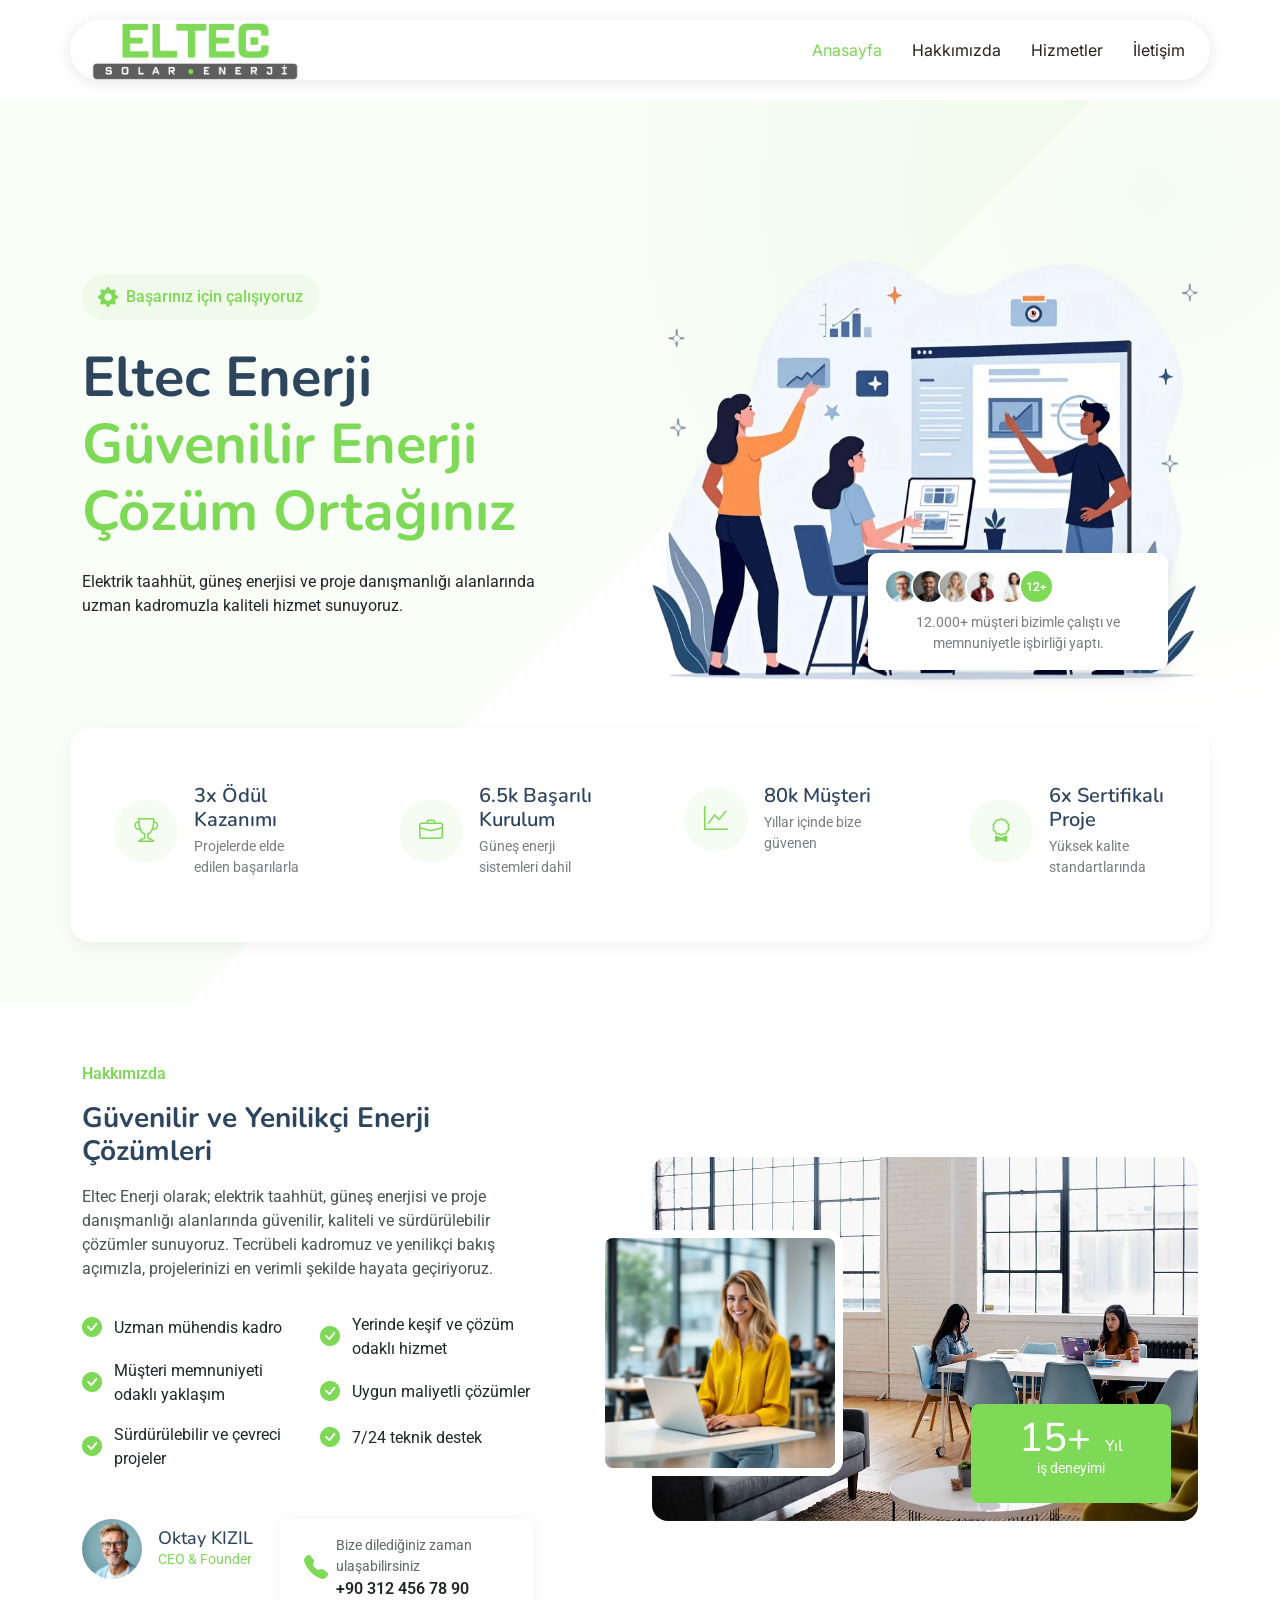
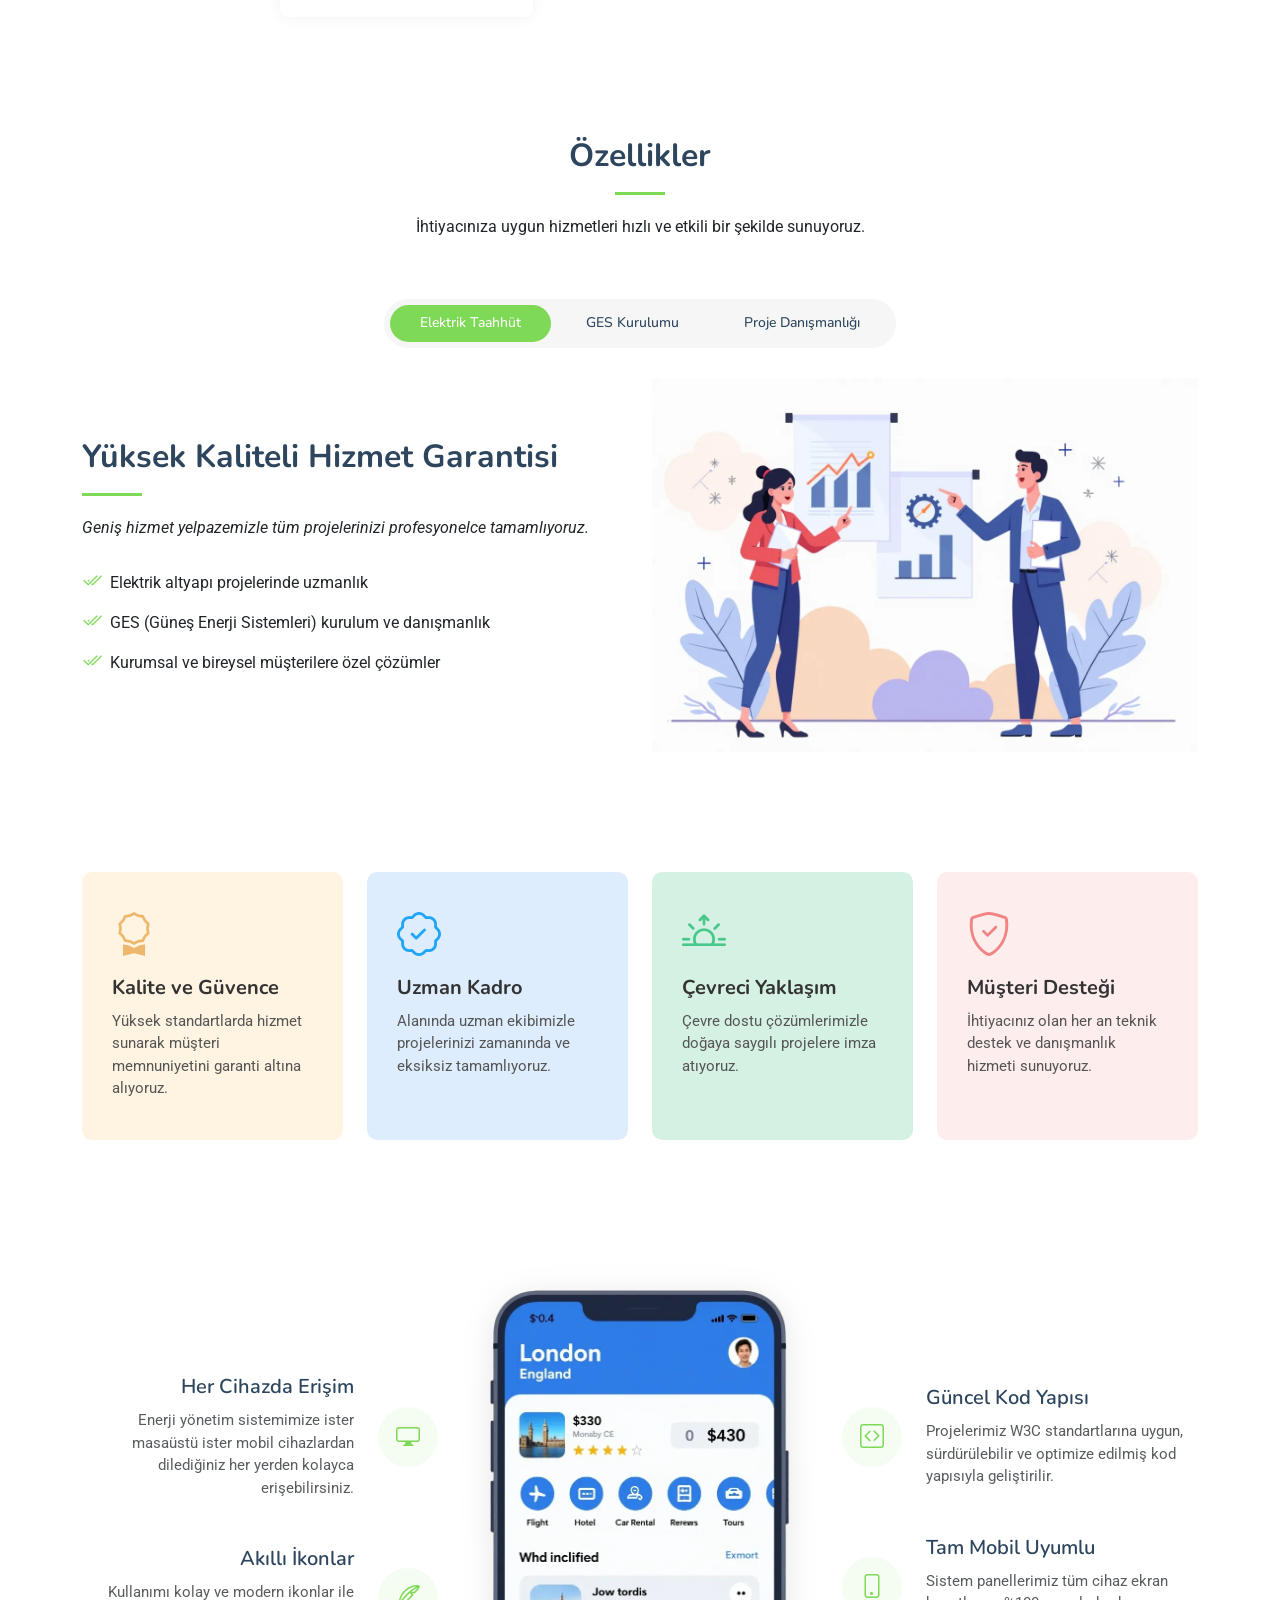
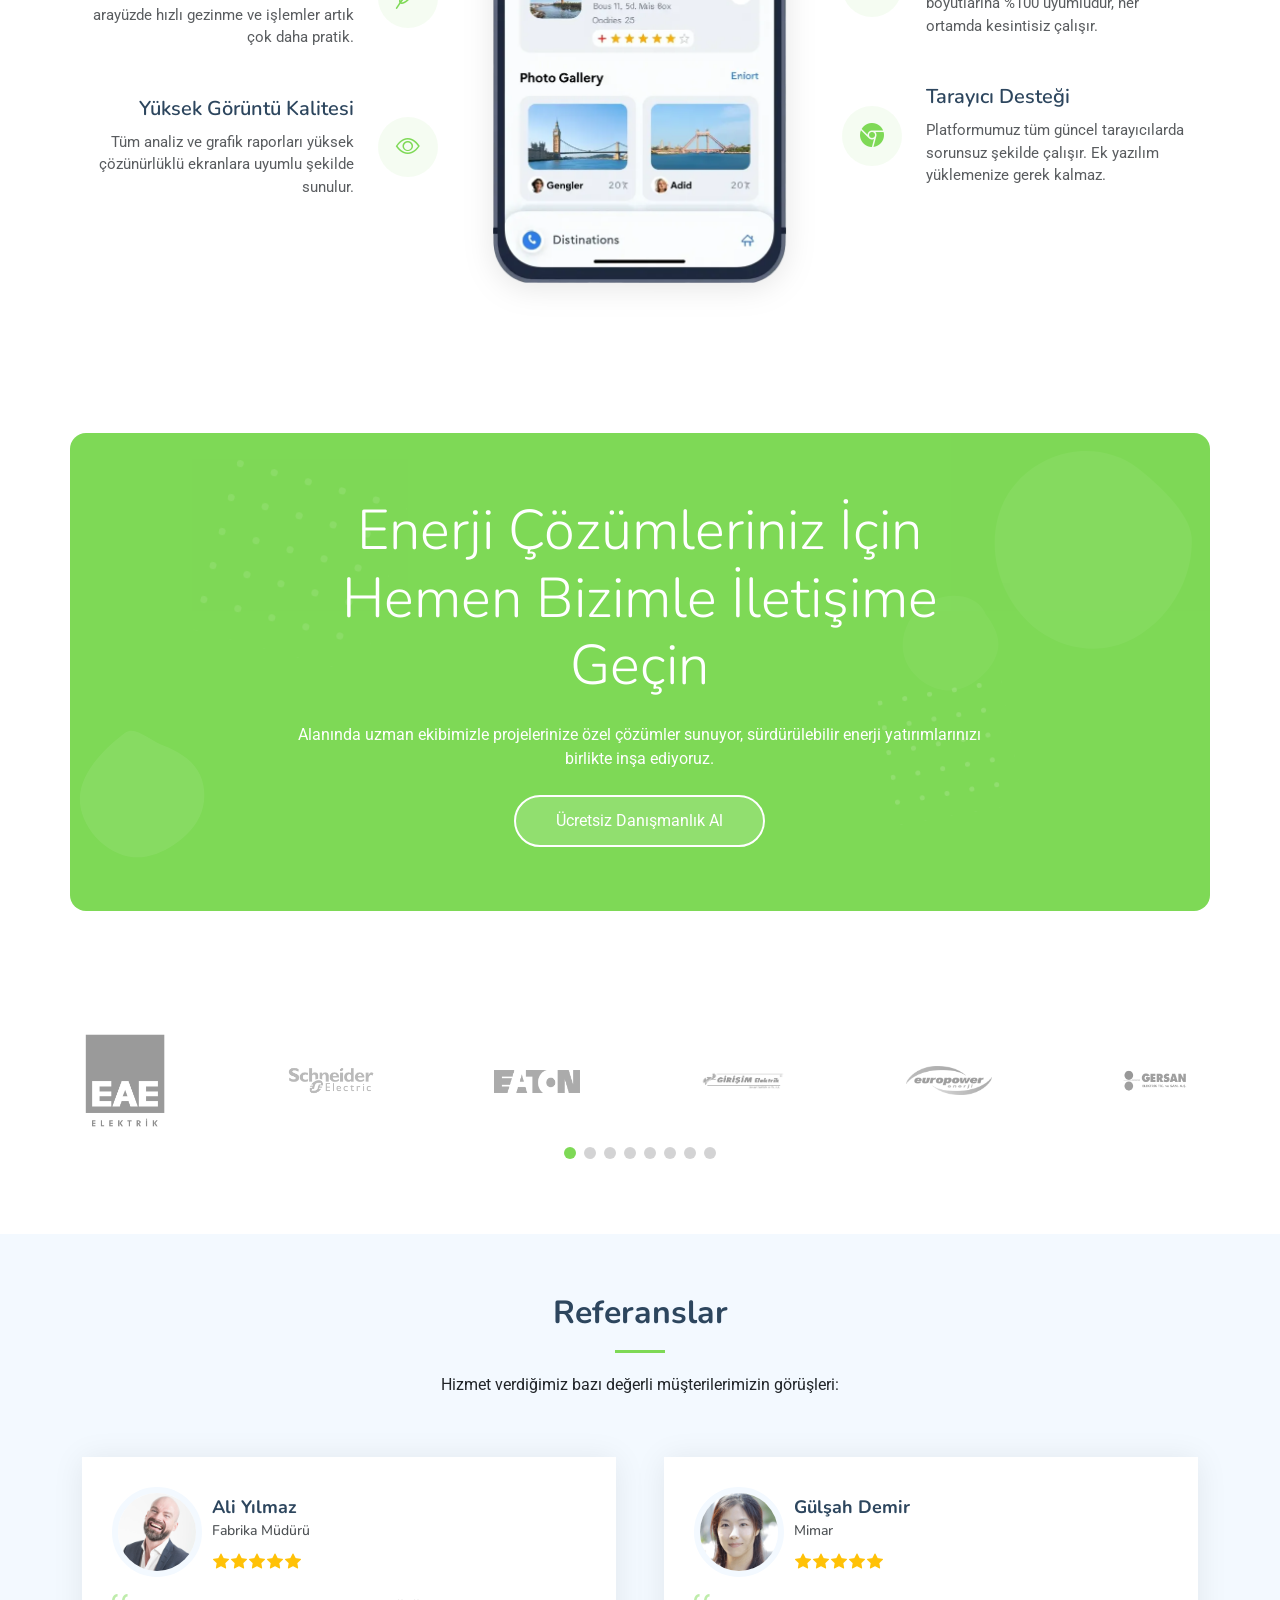
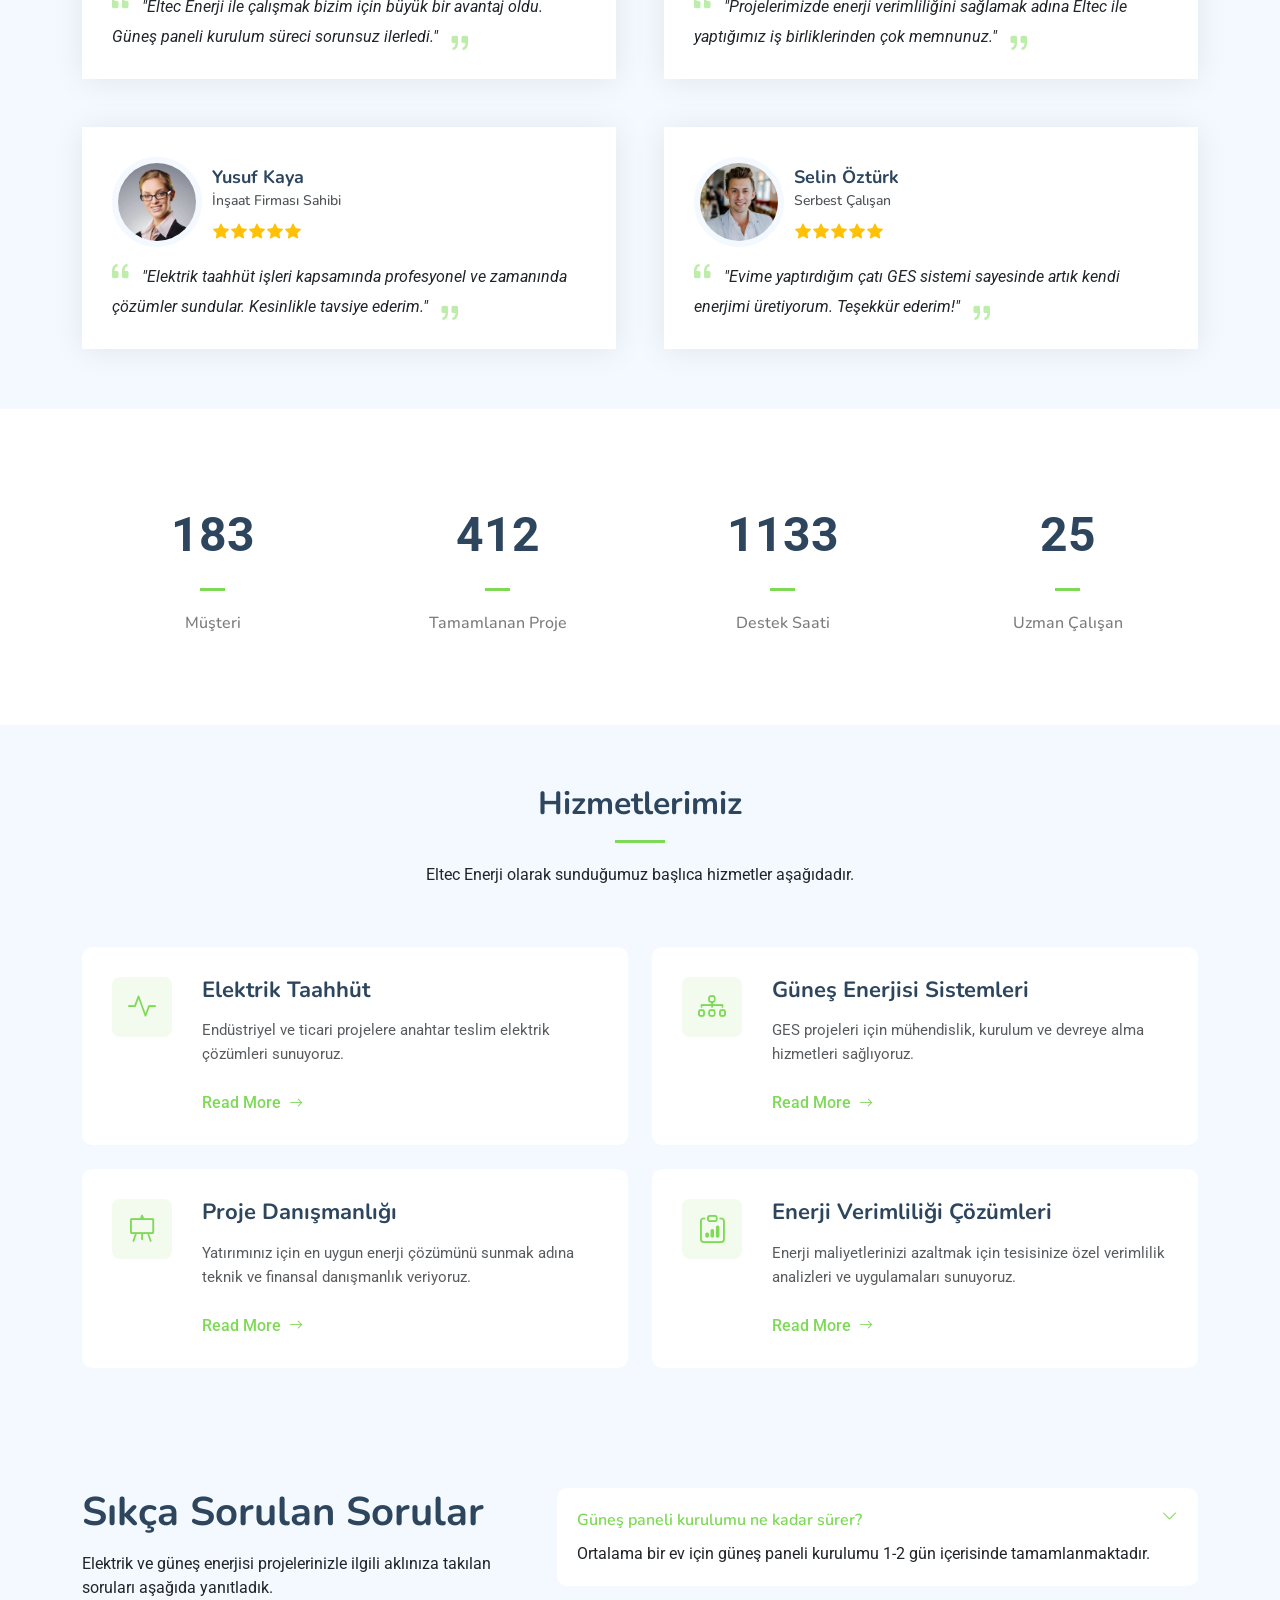
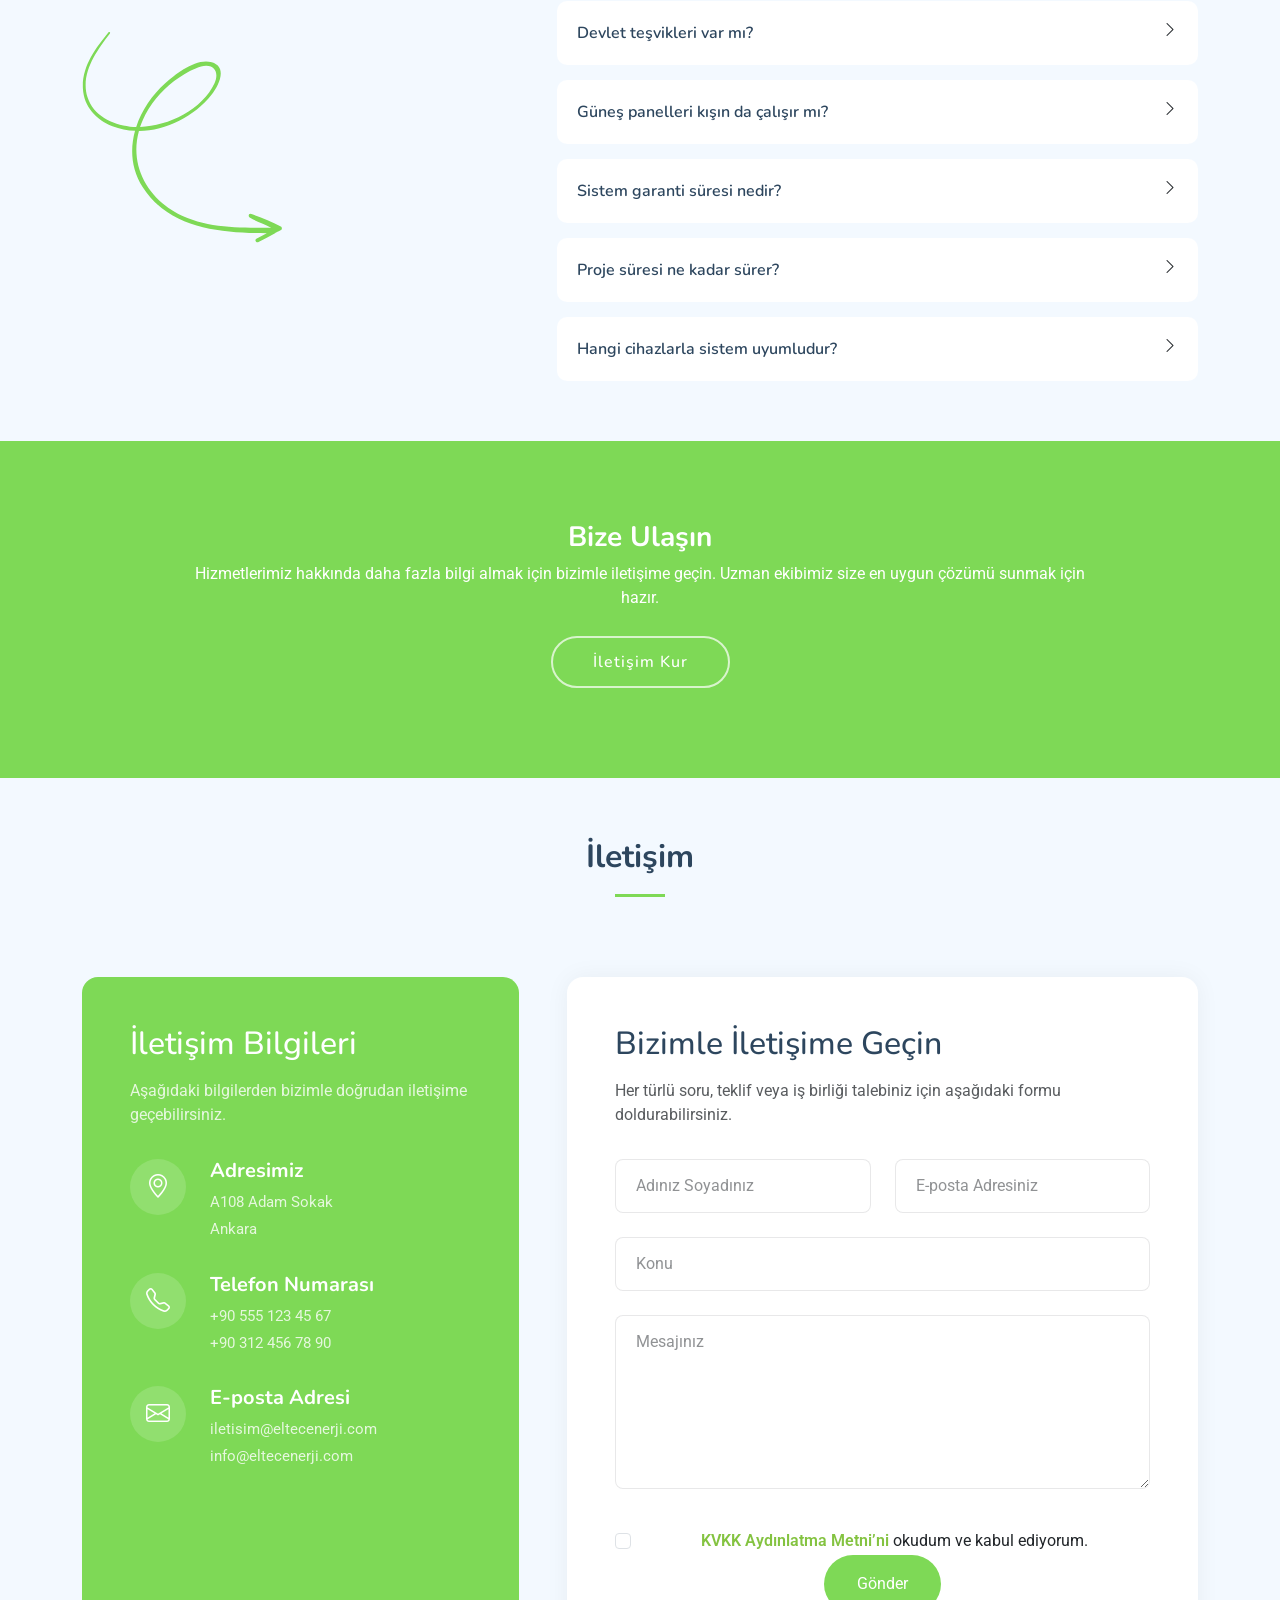
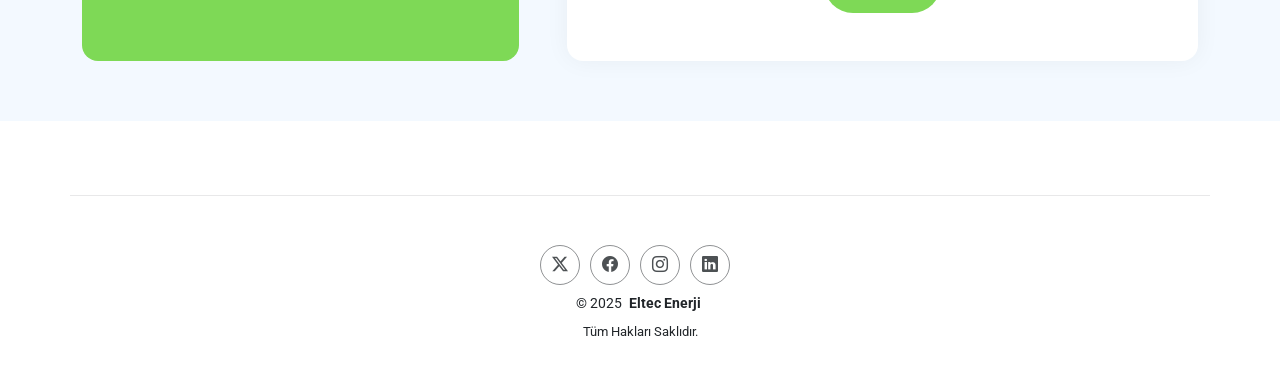
==== index.html @ d24f6e0e "Proje dosyaları eklendi" ====
<!DOCTYPE html>
<html lang="en">

<head>
  <meta charset="utf-8">
  <meta content="width=device-width, initial-scale=1.0" name="viewport">
  <title>Index - iLanding Bootstrap Template</title>
  <meta name="description" content="">
  <meta name="keywords" content="">

  <!-- Favicons -->
  <link href="assets/img/favicon.png" rel="icon">
  <link href="assets/img/apple-touch-icon.png" rel="apple-touch-icon">

  <!-- Fonts -->
  <link href="https://fonts.googleapis.com" rel="preconnect">
  <link href="https://fonts.gstatic.com" rel="preconnect" crossorigin>
  <link href="https://fonts.googleapis.com/css2?family=Roboto:ital,wght@0,100;0,300;0,400;0,500;0,700;0,900;1,100;1,300;1,400;1,500;1,700;1,900&family=Inter:wght@100;200;300;400;500;600;700;800;900&family=Nunito:ital,wght@0,200;0,300;0,400;0,500;0,600;0,700;0,800;0,900;1,200;1,300;1,400;1,500;1,600;1,700;1,800;1,900&display=swap" rel="stylesheet">

  <!-- Vendor CSS Files -->
  <link href="assets/vendor/bootstrap/css/bootstrap.min.css" rel="stylesheet">
  <link href="assets/vendor/bootstrap-icons/bootstrap-icons.css" rel="stylesheet">
  <link href="assets/vendor/aos/aos.css" rel="stylesheet">
  <link href="assets/vendor/glightbox/css/glightbox.min.css" rel="stylesheet">
  <link href="assets/vendor/swiper/swiper-bundle.min.css" rel="stylesheet">

  <!-- Main CSS File -->
  <link href="assets/css/main.css" rel="stylesheet">

  <!-- =======================================================
  * Template Name: iLanding
  * Template URL: https://bootstrapmade.com/ilanding-bootstrap-landing-page-template/
  * Updated: Nov 12 2024 with Bootstrap v5.3.3
  * Author: BootstrapMade.com
  * License: https://bootstrapmade.com/license/
  ======================================================== -->
 
</head>

<body class="index-page">

  <header id="header" class="header d-flex align-items-center">
    <div class="header-container container-fluid container-xl position-relative d-flex align-items-center justify-content-between">

      <div class="logo ">
        <!-- Uncomment the line below if you also wish to use an image logo -->
        <img src="assets/img/Eltec.png" alt="Eltec Enerji">
        <!-- <h1 class="sitename">iLanding</h1> -->
      </div>

      <nav id="navmenu" class="navmenu">
        <ul>
          <li><a href="#hero" class="active">Anasayfa</a></li>
          <li><a href="#about">Hakkımızda</a></li>
          <li><a href="#services">Hizmetler</a></li>
          <li><a href="#contact">İletişim</a></li>     
        </ul>
        <i class="mobile-nav-toggle d-xl-none bi bi-list"></i>
      </nav>
    </div>
  </header>

  <main class="main">

    <!-- Hero Section -->
    <section id="hero" class="hero section">

      <div class="container" data-aos="fade-up" data-aos-delay="100">

        <div class="row align-items-center">
          <div class="col-lg-6">
            <div class="hero-content" data-aos="fade-up" data-aos-delay="200">
              <div class="company-badge mb-4">
                <i class="bi bi-gear-fill me-2"></i>
                Başarınız için çalışıyoruz
              </div>

              <h1 class="mb-4">
                Eltec Enerji <br>
                <span class="accent-text">Güvenilir Enerji Çözüm Ortağınız</span>
            </h1>
            

            <p class="mb-4 mb-md-5">
              Elektrik taahhüt, güneş enerjisi ve proje danışmanlığı alanlarında<br>
              uzman kadromuzla kaliteli hizmet sunuyoruz.
          </p>                   
            </div>
          </div>

          <div class="col-lg-6">
            <div class="hero-image" data-aos="zoom-out" data-aos-delay="300">
              <img src="assets/img/illustration-1.webp" alt="Hero Image" class="img-fluid">

              <div class="customers-badge">
                <div class="customer-avatars">
                  <img src="assets/img/avatar-1.webp" alt="Customer 1" class="avatar">
                  <img src="assets/img/avatar-2.webp" alt="Customer 2" class="avatar">
                  <img src="assets/img/avatar-3.webp" alt="Customer 3" class="avatar">
                  <img src="assets/img/avatar-4.webp" alt="Customer 4" class="avatar">
                  <img src="assets/img/avatar-5.webp" alt="Customer 5" class="avatar">
                  <span class="avatar more">12+</span>
                </div>
                <p class="mb-0 mt-2">12.000+ müşteri bizimle çalıştı ve memnuniyetle işbirliği yaptı.</p>
              </div>
            </div>
          </div>
        </div>

        <div class="row stats-row gy-4 mt-5" data-aos="fade-up" data-aos-delay="500">
          <div class="col-lg-3 col-md-6">
            <div class="stat-item">
              <div class="stat-icon">
                <i class="bi bi-trophy"></i>
              </div>
              <div class="stat-content">
                <h4>3x Ödül Kazanımı</h4>
                <p class="mb-0">Projelerde elde edilen başarılarla</p>
              </div>
            </div>
          </div>
          <div class="col-lg-3 col-md-6">
            <div class="stat-item">
              <div class="stat-icon">
                <i class="bi bi-briefcase"></i>
              </div>
              <div class="stat-content">
                <h4>6.5k Başarılı Kurulum</h4>
                <p class="mb-0">Güneş enerji sistemleri dahil</p>
              </div>
            </div>
          </div>
          <div class="col-lg-3 col-md-6">
            <div class="stat-item">
              <div class="stat-icon">
                <i class="bi bi-graph-up"></i>
              </div>
              <div class="stat-content">
                <h4>80k Müşteri</h4>
                <p class="mb-0">Yıllar içinde bize güvenen</p>
              </div>
            </div>
          </div>
          <div class="col-lg-3 col-md-6">
            <div class="stat-item">
              <div class="stat-icon">
                <i class="bi bi-award"></i>
              </div>
              <div class="stat-content">
                <h4>6x Sertifikalı Proje</h4>
                <p class="mb-0">Yüksek kalite standartlarında</p>
              </div>
            </div>
          </div>
        </div>

      </div>

    </section><!-- /Hero Section -->

    <!-- About Section -->
    <section id="about" class="about section">

      <div class="container" data-aos="fade-up" data-aos-delay="100">

        <div class="row gy-4 align-items-center justify-content-between">

          <div class="col-xl-5" data-aos="fade-up" data-aos-delay="200">
            <span class="about-meta">Hakkımızda</span>
            <h2 class="about-title">Güvenilir ve Yenilikçi Enerji Çözümleri</h2>
            <p class="about-description">Eltec Enerji olarak; elektrik taahhüt, güneş enerjisi ve proje danışmanlığı alanlarında
              güvenilir, kaliteli ve sürdürülebilir çözümler sunuyoruz. 
              Tecrübeli kadromuz ve yenilikçi bakış açımızla, projelerinizi en verimli şekilde hayata geçiriyoruz.</p>

            <div class="row feature-list-wrapper">
              <div class="col-md-6">
                <ul class="feature-list">
                  <li><i class="bi bi-check-circle-fill"></i> Uzman mühendis kadro</li>
                  <li><i class="bi bi-check-circle-fill"></i> Müşteri memnuniyeti odaklı yaklaşım</li>
                  <li><i class="bi bi-check-circle-fill"></i> Sürdürülebilir ve çevreci projeler</li>
                </ul>
              </div>
              <div class="col-md-6">
                <ul class="feature-list">
                  <li><i class="bi bi-check-circle-fill"></i> Yerinde keşif ve çözüm odaklı hizmet</li>
                  <li><i class="bi bi-check-circle-fill"></i> Uygun maliyetli çözümler</li>
                  <li><i class="bi bi-check-circle-fill"></i> 7/24 teknik destek</li>
                </ul>
              </div>
            </div>

            <div class="info-wrapper">
              <div class="row gy-4">
                <div class="col-lg-5">
                  <div class="profile d-flex align-items-center gap-3">
                    <img src="assets/img/avatar-1.webp" alt="CEO Profile" class="profile-image">
                    <div>
                      <h4 class="profile-name">Oktay KIZIL</h4>
                      <p class="profile-position">CEO &amp; Founder</p>
                    </div>
                  </div>
                </div>
                <div class="col-lg-7">
                  <div class="contact-info d-flex align-items-center gap-2">
                    <i class="bi bi-telephone-fill"></i>
                    <div>
                      <p class="contact-label">Bize dilediğiniz zaman ulaşabilirsiniz</p>
                      <p class="contact-number">+90 312 456 78 90</p>
                    </div>
                  </div>
                </div>
              </div>
            </div>
          </div>

          <div class="col-xl-6" data-aos="fade-up" data-aos-delay="300">
            <div class="image-wrapper">
              <div class="images position-relative" data-aos="zoom-out" data-aos-delay="400">
                <img src="assets/img/about-5.webp" alt="Business Meeting" class="img-fluid main-image rounded-4">
                <img src="assets/img/about-2.webp" alt="Team Discussion" class="img-fluid small-image rounded-4">
              </div>
              <div class="experience-badge floating">
                <h3>15+ <span>Yıl</span></h3>
                <p>iş deneyimi</p>
              </div>
            </div>
          </div>
        </div>

      </div>

    </section><!-- /About Section -->

    <!-- Features Section -->
    <section id="features" class="features section">

      <!-- Section Title -->
      <div class="container section-title" data-aos="fade-up">
        <h2>Özellikler</h2>
        <p>İhtiyacınıza uygun hizmetleri hızlı ve etkili bir şekilde sunuyoruz.</p>
      </div><!-- End Section Title -->

      <div class="container">

        <div class="d-flex justify-content-center">

          <ul class="nav nav-tabs" data-aos="fade-up" data-aos-delay="100">

            <li class="nav-item">
              <a class="nav-link active show" data-bs-toggle="tab" data-bs-target="#features-tab-1">
                <h4>Elektrik Taahhüt</h4>
              </a>
            </li><!-- End tab nav item -->

            <li class="nav-item">
              <a class="nav-link" data-bs-toggle="tab" data-bs-target="#features-tab-2">
                <h4>GES Kurulumu</h4>
              </a><!-- End tab nav item -->

            </li>
            <li class="nav-item">
              <a class="nav-link" data-bs-toggle="tab" data-bs-target="#features-tab-3">
                <h4>Proje Danışmanlığı</h4>
              </a>
            </li><!-- End tab nav item -->

          </ul>

        </div>

        <div class="tab-content" data-aos="fade-up" data-aos-delay="200">

          <div class="tab-pane fade active show" id="features-tab-1">
            <div class="row">
              <div class="col-lg-6 order-2 order-lg-1 mt-3 mt-lg-0 d-flex flex-column justify-content-center">
                <h3>Yüksek Kaliteli Hizmet Garantisi</h3>
                <p class="fst-italic">
                  Geniş hizmet yelpazemizle tüm projelerinizi profesyonelce tamamlıyoruz.
                </p>
                <ul>
                  <li><i class="bi bi-check2-all"></i> <span>Elektrik altyapı projelerinde uzmanlık</span></li>
                  <li><i class="bi bi-check2-all"></i> <span>GES (Güneş Enerji Sistemleri) kurulum ve danışmanlık</span></li>
                  <li><i class="bi bi-check2-all"></i> <span>Kurumsal ve bireysel müşterilere özel çözümler</span></li>
                </ul>
              </div>
              <div class="col-lg-6 order-1 order-lg-2 text-center">
                <img src="assets/img/features-illustration-1.webp" alt="" class="img-fluid">
              </div>
            </div>
          </div><!-- End tab content item -->

          <div class="tab-pane fade" id="features-tab-2">
            <div class="row">
              <div class="col-lg-6 order-2 order-lg-1 mt-3 mt-lg-0 d-flex flex-column justify-content-center">
                <h3>Sürdürülebilir Enerji İçin Akıllı Çözümler</h3>
                <p class="fst-italic">
                  Güneş enerjisi yatırımlarınız için mühendislikten devreye almaya kadar her aşamada yanınızdayız.
                </p>
                <ul>
                  <li><i class="bi bi-check2-all"></i> <span>İhtiyaca özel sistem tasarımı</span></li>
                  <li><i class="bi bi-check2-all"></i> <span>Kurulum ve saha denetimi</span></li>
                  <li><i class="bi bi-check2-all"></i> <span>Devreye alma ve bakım hizmetleri</span></li>
                  <li><i class="bi bi-check2-all"></i> <span>Uzun vadeli enerji tasarrufu ve verimlilik odaklı çözümler</span></li>
                </ul>
              </div>
              <div class="col-lg-6 order-1 order-lg-2 text-center">
                <img src="assets/img/features-illustration-2.webp" alt="" class="img-fluid">
              </div>
            </div>
          </div><!-- End tab content item -->

          <div class="tab-pane fade" id="features-tab-3">
            <div class="row">
              <div class="col-lg-6 order-2 order-lg-1 mt-3 mt-lg-0 d-flex flex-column justify-content-center">
                <h3>Enerji Projelerinizde Stratejik Rehberlik</h3>
                <p class="fst-italic">
                  Doğru yatırım kararları almanız için teknik ve finansal analiz desteği sunuyoruz.
                </p>
                <ul>
                  <li><i class="bi bi-check2-all"></i> <span>Proje fizibilite analizleri</span></li>
                  <li><i class="bi bi-check2-all"></i> <span>Maliyet ve verimlilik planlaması</span></li>
                  <li><i class="bi bi-check2-all"></i> <span>Teşvik ve yasal süreç desteği</span></li>
                </ul>
                
              </div>
              <div class="col-lg-6 order-1 order-lg-2 text-center">
                <img src="assets/img/features-illustration-3.webp" alt="" class="img-fluid">
              </div>
            </div>
          </div><!-- End tab content item -->

        </div>

      </div>

    </section><!-- /Features Section -->

    <!-- Features Cards Section -->
    <section id="features-cards" class="features-cards section">

      <div class="container">

        <div class="row gy-4">

          <div class="col-xl-3 col-md-6" data-aos="zoom-in" data-aos-delay="100">
            <div class="feature-box orange">
              <i class="bi bi-award"></i>
              <h4>Kalite ve Güvence</h4>
              <p>Yüksek standartlarda hizmet sunarak müşteri memnuniyetini garanti altına alıyoruz.</p>
            </div>
          </div><!-- End Feature Borx-->

          <div class="col-xl-3 col-md-6" data-aos="zoom-in" data-aos-delay="200">
            <div class="feature-box blue">
              <i class="bi bi-patch-check"></i>
              <h4>Uzman Kadro</h4>
              <p>Alanında uzman ekibimizle projelerinizi zamanında ve eksiksiz tamamlıyoruz.</p>
            </div>
          </div><!-- End Feature Borx-->

          <div class="col-xl-3 col-md-6" data-aos="zoom-in" data-aos-delay="300">
            <div class="feature-box green">
              <i class="bi bi-sunrise"></i>
              <h4>Çevreci Yaklaşım</h4>
              <p>Çevre dostu çözümlerimizle doğaya saygılı projelere imza atıyoruz.</p>
            </div>
          </div><!-- End Feature Borx-->

          <div class="col-xl-3 col-md-6" data-aos="zoom-in" data-aos-delay="400">
            <div class="feature-box red">
              <i class="bi bi-shield-check"></i>
              <h4>Müşteri Desteği</h4>
              <p>İhtiyacınız olan her an teknik destek ve danışmanlık hizmeti sunuyoruz.</p>
            </div>
          </div><!-- End Feature Borx-->

        </div>

      </div>

    </section><!-- /Features Cards Section -->

    <!-- Features 2 Section -->
    <section id="features-2" class="features-2 section">

      <div class="container" data-aos="fade-up" data-aos-delay="100">

        <div class="row align-items-center">

          <div class="col-lg-4">

            <div class="feature-item text-end mb-5" data-aos="fade-right" data-aos-delay="200">
              <div class="d-flex align-items-center justify-content-end gap-4">
                <div class="feature-content">
                  <h3>Her Cihazda Erişim</h3>
                  <p>Enerji yönetim sistemimize ister masaüstü ister mobil cihazlardan dilediğiniz her yerden kolayca erişebilirsiniz.</p>
                </div>
                <div class="feature-icon flex-shrink-0">
                  <i class="bi bi-display"></i>
                </div>
              </div>
            </div><!-- End .feature-item -->

            <div class="feature-item text-end mb-5" data-aos="fade-right" data-aos-delay="300">
              <div class="d-flex align-items-center justify-content-end gap-4">
                <div class="feature-content">
                  <h3>Akıllı İkonlar</h3>
                  <p>Kullanımı kolay ve modern ikonlar ile arayüzde hızlı gezinme ve işlemler artık çok daha pratik.</p>
                </div>
                <div class="feature-icon flex-shrink-0">
                  <i class="bi bi-feather"></i>
                </div>
              </div>
            </div><!-- End .feature-item -->

            <div class="feature-item text-end" data-aos="fade-right" data-aos-delay="400">
              <div class="d-flex align-items-center justify-content-end gap-4">
                <div class="feature-content">
                  <h3>Yüksek Görüntü Kalitesi</h3>
                  <p>Tüm analiz ve grafik raporları yüksek çözünürlüklü ekranlara uyumlu şekilde sunulur.</p>
                </div>
                <div class="feature-icon flex-shrink-0">
                  <i class="bi bi-eye"></i>
                </div>
              </div>
            </div><!-- End .feature-item -->

          </div>

          <div class="col-lg-4" data-aos="zoom-in" data-aos-delay="200">
            <div class="phone-mockup text-center">
              <img src="assets/img/phone-app-screen.webp" alt="Phone Mockup" class="img-fluid">
            </div>
          </div><!-- End Phone Mockup -->

          <div class="col-lg-4">

            <div class="feature-item mb-5" data-aos="fade-left" data-aos-delay="200">
              <div class="d-flex align-items-center gap-4">
                <div class="feature-icon flex-shrink-0">
                  <i class="bi bi-code-square"></i>
                </div>
                <div class="feature-content">
                  <h3>Güncel Kod Yapısı</h3>
                  <p>Projelerimiz W3C standartlarına uygun, sürdürülebilir ve optimize edilmiş kod yapısıyla geliştirilir.</p>
                </div>
              </div>
            </div><!-- End .feature-item -->

            <div class="feature-item mb-5" data-aos="fade-left" data-aos-delay="300">
              <div class="d-flex align-items-center gap-4">
                <div class="feature-icon flex-shrink-0">
                  <i class="bi bi-phone"></i>
                </div>
                <div class="feature-content">
                  <h3>Tam Mobil Uyumlu</h3>
                  <p>Sistem panellerimiz tüm cihaz ekran boyutlarına %100 uyumludur, her ortamda kesintisiz çalışır.</p>
                </div>
              </div>
            </div><!-- End .feature-item -->

            <div class="feature-item" data-aos="fade-left" data-aos-delay="400">
              <div class="d-flex align-items-center gap-4">
                <div class="feature-icon flex-shrink-0">
                  <i class="bi bi-browser-chrome"></i>
                </div>
                <div class="feature-content">
                  <h3>Tarayıcı Desteği</h3>
                  <p>Platformumuz tüm güncel tarayıcılarda sorunsuz şekilde çalışır. Ek yazılım yüklemenize gerek kalmaz.</p>
                </div>
              </div>
            </div><!-- End .feature-item -->

          </div>
        </div>

      </div>

    </section><!-- /Features 2 Section -->

    <!-- Call To Action Section -->
    <section id="call-to-action" class="call-to-action section">

      <div class="container" data-aos="fade-up" data-aos-delay="100">

        <div class="row content justify-content-center align-items-center position-relative">
          <div class="col-lg-8 mx-auto text-center">
            <h2 class="display-4 mb-4">Enerji Çözümleriniz İçin Hemen Bizimle İletişime Geçin</h2>
            <p class="mb-4">Alanında uzman ekibimizle projelerinize özel çözümler sunuyor, sürdürülebilir enerji yatırımlarınızı birlikte inşa ediyoruz.</p>
            <a href="#contact" class="btn btn-cta">Ücretsiz Danışmanlık Al</a>
          </div>

          <!-- Abstract Background Elements -->
          <div class="shape shape-1">
            <svg viewBox="0 0 200 200" xmlns="http://www.w3.org/2000/svg">
              <path d="M47.1,-57.1C59.9,-45.6,68.5,-28.9,71.4,-10.9C74.2,7.1,71.3,26.3,61.5,41.1C51.7,55.9,35,66.2,16.9,69.2C-1.3,72.2,-21,67.8,-36.9,57.9C-52.8,48,-64.9,32.6,-69.1,15.1C-73.3,-2.4,-69.5,-22,-59.4,-37.1C-49.3,-52.2,-32.8,-62.9,-15.7,-64.9C1.5,-67,34.3,-68.5,47.1,-57.1Z" transform="translate(100 100)"></path>
            </svg>
          </div>

          <div class="shape shape-2">
            <svg viewBox="0 0 200 200" xmlns="http://www.w3.org/2000/svg">
              <path d="M41.3,-49.1C54.4,-39.3,66.6,-27.2,71.1,-12.1C75.6,3,72.4,20.9,63.3,34.4C54.2,47.9,39.2,56.9,23.2,62.3C7.1,67.7,-10,69.4,-24.8,64.1C-39.7,58.8,-52.3,46.5,-60.1,31.5C-67.9,16.4,-70.9,-1.4,-66.3,-16.6C-61.8,-31.8,-49.7,-44.3,-36.3,-54C-22.9,-63.7,-8.2,-70.6,3.6,-75.1C15.4,-79.6,28.2,-58.9,41.3,-49.1Z" transform="translate(100 100)"></path>
            </svg>
          </div>

          <!-- Dot Pattern Groups -->
          <div class="dots dots-1">
            <svg viewBox="0 0 100 100" xmlns="http://www.w3.org/2000/svg">
              <pattern id="dot-pattern" x="0" y="0" width="20" height="20" patternUnits="userSpaceOnUse">
                <circle cx="2" cy="2" r="2" fill="currentColor"></circle>
              </pattern>
              <rect width="100" height="100" fill="url(#dot-pattern)"></rect>
            </svg>
          </div>

          <div class="dots dots-2">
            <svg viewBox="0 0 100 100" xmlns="http://www.w3.org/2000/svg">
              <pattern id="dot-pattern-2" x="0" y="0" width="20" height="20" patternUnits="userSpaceOnUse">
                <circle cx="2" cy="2" r="2" fill="currentColor"></circle>
              </pattern>
              <rect width="100" height="100" fill="url(#dot-pattern-2)"></rect>
            </svg>
          </div>

          <div class="shape shape-3">
            <svg viewBox="0 0 200 200" xmlns="http://www.w3.org/2000/svg">
              <path d="M43.3,-57.1C57.4,-46.5,71.1,-32.6,75.3,-16.2C79.5,0.2,74.2,19.1,65.1,35.3C56,51.5,43.1,65,27.4,71.7C11.7,78.4,-6.8,78.3,-23.9,72.4C-41,66.5,-56.7,54.8,-65.4,39.2C-74.1,23.6,-75.8,4,-71.7,-13.2C-67.6,-30.4,-57.7,-45.2,-44.3,-56.1C-30.9,-67,-15.5,-74,0.7,-74.9C16.8,-75.8,33.7,-70.7,43.3,-57.1Z" transform="translate(100 100)"></path>
            </svg>
          </div>
        </div>

      </div>

    </section><!-- /Call To Action Section -->

    <!-- Clients Section -->
    <section id="clients" class="clients section">

      <div class="container" data-aos="fade-up" data-aos-delay="100">

        <div class="swiper init-swiper">
          <script type="application/json" class="swiper-config">
            {
              "loop": true,
              "speed": 600,
              "autoplay": {
                "delay": 5000
              },
              "slidesPerView": "auto",
              "pagination": {
                "el": ".swiper-pagination",
                "type": "bullets",
                "clickable": true
              },
              "breakpoints": {
                "320": {
                  "slidesPerView": 2,
                  "spaceBetween": 40
                },
                "480": {
                  "slidesPerView": 3,
                  "spaceBetween": 60
                },
                "640": {
                  "slidesPerView": 4,
                  "spaceBetween": 80
                },
                "992": {
                  "slidesPerView": 6,
                  "spaceBetween": 120
                }
              }
            }
          </script>
          <div class="swiper-wrapper align-items-center">
            <div class="swiper-slide"><img src="assets/img/clients/Eae.png" class="img-fluid" alt=""></div>
            <div class="swiper-slide"><img src="assets/img/clients/Schneider.png" class="img-fluid" alt=""></div>
            <div class="swiper-slide"><img src="assets/img/clients/Eaton.png" class="img-fluid" alt=""></div>
            <div class="swiper-slide"><img src="assets/img/clients/Girişim.png" class="img-fluid" alt=""></div>
            <div class="swiper-slide"><img src="assets/img/clients/Europower.png" class="img-fluid" alt=""></div>
            <div class="swiper-slide"><img src="assets/img/clients/Gersan.png" class="img-fluid" alt=""></div>
            <div class="swiper-slide"><img src="assets/img/clients/Ayda.png" class="img-fluid" alt=""></div>
            <div class="swiper-slide"><img src="assets/img/clients/Abb.png" class="img-fluid" alt=""></div>
          </div>
          <div class="swiper-pagination"></div>
        </div>

      </div>

    </section><!-- /Clients Section -->

    <!-- Testimonials Section -->
    <section id="testimonials" class="testimonials section light-background">

      <!-- Section Title -->
      <div class="container section-title" data-aos="fade-up">
        <h2>Referanslar</h2>
        <p>Hizmet verdiğimiz bazı değerli müşterilerimizin görüşleri:</p>
      </div><!-- End Section Title -->

      <div class="container">

        <div class="row g-5">

          <div class="col-lg-6" data-aos="fade-up" data-aos-delay="100">
            <div class="testimonial-item">
              <img src="assets/img/testimonials/testimonials-1.jpg" class="testimonial-img" alt="">
              <h3>Ali Yılmaz</h3>
              <h4>Fabrika Müdürü</h4>
              <div class="stars">
                <i class="bi bi-star-fill"></i><i class="bi bi-star-fill"></i><i class="bi bi-star-fill"></i><i class="bi bi-star-fill"></i><i class="bi bi-star-fill"></i>
              </div>
              <p>
                <i class="bi bi-quote quote-icon-left"></i>
                <span>"Eltec Enerji ile çalışmak bizim için büyük bir avantaj oldu. Güneş paneli kurulum süreci sorunsuz ilerledi."</span>
                <i class="bi bi-quote quote-icon-right"></i>
              </p>
            </div>
          </div><!-- End testimonial item -->

          <div class="col-lg-6" data-aos="fade-up" data-aos-delay="200">
            <div class="testimonial-item">
              <img src="assets/img/testimonials/testimonials-2.jpg" class="testimonial-img" alt="">
              <h3>Gülşah Demir</h3>
              <h4>Mimar</h4>
              <div class="stars">
                <i class="bi bi-star-fill"></i><i class="bi bi-star-fill"></i><i class="bi bi-star-fill"></i><i class="bi bi-star-fill"></i><i class="bi bi-star-fill"></i>
              </div>
              <p>
                <i class="bi bi-quote quote-icon-left"></i>
                <span>"Projelerimizde enerji verimliliğini sağlamak adına Eltec ile yaptığımız iş birliklerinden çok memnunuz."</span>
                <i class="bi bi-quote quote-icon-right"></i>
              </p>
            </div>
          </div><!-- End testimonial item -->

          <div class="col-lg-6" data-aos="fade-up" data-aos-delay="300">
            <div class="testimonial-item">
              <img src="assets/img/testimonials/testimonials-3.jpg" class="testimonial-img" alt="">
              <h3>Yusuf Kaya</h3>
              <h4>İnşaat Firması Sahibi</h4>
              <div class="stars">
                <i class="bi bi-star-fill"></i><i class="bi bi-star-fill"></i><i class="bi bi-star-fill"></i><i class="bi bi-star-fill"></i><i class="bi bi-star-fill"></i>
              </div>
              <p>
                <i class="bi bi-quote quote-icon-left"></i>
                <span>"Elektrik taahhüt işleri kapsamında profesyonel ve zamanında çözümler sundular. Kesinlikle tavsiye ederim."</span>
                <i class="bi bi-quote quote-icon-right"></i>
              </p>
            </div>
          </div><!-- End testimonial item -->

          <div class="col-lg-6" data-aos="fade-up" data-aos-delay="400">
            <div class="testimonial-item">
              <img src="assets/img/testimonials/testimonials-4.jpg" class="testimonial-img" alt="">
              <h3>Selin Öztürk</h3>
              <h4>Serbest Çalışan</h4>
              <div class="stars">
                <i class="bi bi-star-fill"></i><i class="bi bi-star-fill"></i><i class="bi bi-star-fill"></i><i class="bi bi-star-fill"></i><i class="bi bi-star-fill"></i>
              </div>
              <p>
                <i class="bi bi-quote quote-icon-left"></i>
                <span>"Evime yaptırdığım çatı GES sistemi sayesinde artık kendi enerjimi üretiyorum. Teşekkür ederim!"</span>
                <i class="bi bi-quote quote-icon-right"></i>
              </p>
            </div>
          </div><!-- End testimonial item -->

        </div>

      </div>

    </section><!-- /Testimonials Section -->

    <!-- Stats Section -->
    <section id="stats" class="stats section">

      <div class="container" data-aos="fade-up" data-aos-delay="100">

        <div class="row gy-4">

          <div class="col-lg-3 col-md-6">
            <div class="stats-item text-center w-100 h-100">
              <span data-purecounter-start="0" data-purecounter-end="232" data-purecounter-duration="1" class="purecounter"></span>
              <p>Müşteri</p>
            </div>
          </div><!-- End Stats Item -->

          <div class="col-lg-3 col-md-6">
            <div class="stats-item text-center w-100 h-100">
              <span data-purecounter-start="0" data-purecounter-end="521" data-purecounter-duration="1" class="purecounter"></span>
              <p>Tamamlanan Proje</p>
            </div>
          </div><!-- End Stats Item -->

          <div class="col-lg-3 col-md-6">
            <div class="stats-item text-center w-100 h-100">
              <span data-purecounter-start="0" data-purecounter-end="1453" data-purecounter-duration="1" class="purecounter"></span>
              <p>Destek Saati</p>
            </div>
          </div><!-- End Stats Item -->

          <div class="col-lg-3 col-md-6">
            <div class="stats-item text-center w-100 h-100">
              <span data-purecounter-start="0" data-purecounter-end="32" data-purecounter-duration="1" class="purecounter"></span>
              <p>Uzman Çalışan</p>
            </div>
          </div><!-- End Stats Item -->

        </div>

      </div>

    </section><!-- /Stats Section -->

    <!-- Services Section -->
    <section id="services" class="services section light-background">

      <!-- Section Title -->
      <div class="container section-title" data-aos="fade-up">
        <h2>Hizmetlerimiz</h2>
        <p>Eltec Enerji olarak sunduğumuz başlıca hizmetler aşağıdadır.</p>
      </div><!-- End Section Title -->

      <div class="container" data-aos="fade-up" data-aos-delay="100">

        <div class="row g-4">

          <div class="col-lg-6" data-aos="fade-up" data-aos-delay="100">
            <div class="service-card d-flex">
              <div class="icon flex-shrink-0">
                <i class="bi bi-activity"></i>
              </div>
              <div>
                <h3>Elektrik Taahhüt</h3>
                <p>Endüstriyel ve ticari projelere anahtar teslim elektrik çözümleri sunuyoruz.</p>
                <a href="service-details.html?type=projelendirme" class="read-more">Read More <i class="bi bi-arrow-right"></i></a>
              </div>
            </div>
          </div><!-- End Service Card -->

          <div class="col-lg-6" data-aos="fade-up" data-aos-delay="200">
            <div class="service-card d-flex">
              <div class="icon flex-shrink-0">
                <i class="bi bi-diagram-3"></i>
              </div>
              <div>
                <h3>Güneş Enerjisi Sistemleri</h3>
                <p>GES projeleri için mühendislik, kurulum ve devreye alma hizmetleri sağlıyoruz.</p>
                <a href="service-details.html?type=ges" class="read-more">Read More <i class="bi bi-arrow-right"></i></a>
              </div>
            </div>
          </div><!-- End Service Card -->

          <div class="col-lg-6" data-aos="fade-up" data-aos-delay="300">
            <div class="service-card d-flex">
              <div class="icon flex-shrink-0">
                <i class="bi bi-easel"></i>
              </div>
              <div>
                <h3>Proje Danışmanlığı</h3>
                <p>Yatırımınız için en uygun enerji çözümünü sunmak adına teknik ve finansal danışmanlık veriyoruz.</p>
                <a href="service-details.html?type=danismanlik" class="read-more">Read More <i class="bi bi-arrow-right"></i></a>
              </div>
            </div>
          </div><!-- End Service Card -->

          <div class="col-lg-6" data-aos="fade-up" data-aos-delay="400">
            <div class="service-card d-flex">
              <div class="icon flex-shrink-0">
                <i class="bi bi-clipboard-data"></i>
              </div>
              <div>
                <h3>Enerji Verimliliği Çözümleri</h3>
                <p>Enerji maliyetlerinizi azaltmak için tesisinize özel verimlilik analizleri ve uygulamaları sunuyoruz.</p>
                <a href="service-details.html?type=verimlilik" class="read-more">Read More <i class="bi bi-arrow-right"></i></a>
              </div>
            </div>
          </div><!-- End Service Card -->

        </div>

      </div>

    </section><!-- /Services Section -->

    <!-- Faq Section -->
    <section class="faq-9 faq section light-background" id="faq">

      <div class="container">
        <div class="row">

          <div class="col-lg-5" data-aos="fade-up">
            <h2 class="faq-title">Sıkça Sorulan Sorular</h2>
            <p class="faq-description">Elektrik ve güneş enerjisi projelerinizle ilgili aklınıza takılan soruları aşağıda yanıtladık.</p>
            <div class="faq-arrow d-none d-lg-block" data-aos="fade-up" data-aos-delay="200">
              <svg class="faq-arrow" width="200" height="211" viewBox="0 0 200 211" fill="none" xmlns="http://www.w3.org/2000/svg">
                <path d="M198.804 194.488C189.279 189.596 179.529 185.52 169.407 182.07L169.384 182.049C169.227 181.994 169.07 181.939 168.912 181.884C166.669 181.139 165.906 184.546 167.669 185.615C174.053 189.473 182.761 191.837 189.146 195.695C156.603 195.912 119.781 196.591 91.266 179.049C62.5221 161.368 48.1094 130.695 56.934 98.891C84.5539 98.7247 112.556 84.0176 129.508 62.667C136.396 53.9724 146.193 35.1448 129.773 30.2717C114.292 25.6624 93.7109 41.8875 83.1971 51.3147C70.1109 63.039 59.63 78.433 54.2039 95.0087C52.1221 94.9842 50.0776 94.8683 48.0703 94.6608C30.1803 92.8027 11.2197 83.6338 5.44902 65.1074C-1.88449 41.5699 14.4994 19.0183 27.9202 1.56641C28.6411 0.625793 27.2862 -0.561638 26.5419 0.358501C13.4588 16.4098 -0.221091 34.5242 0.896608 56.5659C1.8218 74.6941 14.221 87.9401 30.4121 94.2058C37.7076 97.0203 45.3454 98.5003 53.0334 98.8449C47.8679 117.532 49.2961 137.487 60.7729 155.283C87.7615 197.081 139.616 201.147 184.786 201.155L174.332 206.827C172.119 208.033 174.345 211.287 176.537 210.105C182.06 207.125 187.582 204.122 193.084 201.144C193.346 201.147 195.161 199.887 195.423 199.868C197.08 198.548 193.084 201.144 195.528 199.81C196.688 199.192 197.846 198.552 199.006 197.935C200.397 197.167 200.007 195.087 198.804 194.488ZM60.8213 88.0427C67.6894 72.648 78.8538 59.1566 92.1207 49.0388C98.8475 43.9065 106.334 39.2953 114.188 36.1439C117.295 34.8947 120.798 33.6609 124.168 33.635C134.365 33.5511 136.354 42.9911 132.638 51.031C120.47 77.4222 86.8639 93.9837 58.0983 94.9666C58.8971 92.6666 59.783 90.3603 60.8213 88.0427Z" fill="currentColor"></path>
              </svg>
            </div>
          </div>

          <div class="col-lg-7" data-aos="fade-up" data-aos-delay="300">
            <div class="faq-container">

              <div class="faq-item faq-active">
                <h3>Güneş paneli kurulumu ne kadar sürer?</h3>
                <div class="faq-content">
                  <p>Ortalama bir ev için güneş paneli kurulumu 1-2 gün içerisinde tamamlanmaktadır.</p>
                </div>
                <i class="faq-toggle bi bi-chevron-right"></i>
              </div><!-- End Faq item-->

              <div class="faq-item">
                <h3>Devlet teşvikleri var mı?</h3>
                <div class="faq-content">
                  <p>Evet, KOSGEB ve Tarım Bakanlığı gibi kurumların çeşitli teşvik programları mevcuttur.</p>
                </div>
                <i class="faq-toggle bi bi-chevron-right"></i>
              </div><!-- End Faq item-->

              <div class="faq-item">
                <h3>Güneş panelleri kışın da çalışır mı?</h3>
                <div class="faq-content">
                  <p>Evet, güneş panelleri kış aylarında da enerji üretir. Üretim seviyesi ışık yoğunluğuna bağlıdır.</p>
                </div>
                <i class="faq-toggle bi bi-chevron-right"></i>
              </div><!-- End Faq item-->

              <div class="faq-item">
                <h3>Sistem garanti süresi nedir?</h3>
                <div class="faq-content">
                  <p>Kurduğumuz sistemler için ortalama 10-25 yıl arası panel garantisi sunulmaktadır.</p>
                </div>
                <i class="faq-toggle bi bi-chevron-right"></i>
              </div><!-- End Faq item-->

              <div class="faq-item">
                <h3>Proje süresi ne kadar sürer?</h3>
                <div class="faq-content">
                  <p>Ortalama bir konut projesi başvuru, keşif, kurulum ve devreye alma dahil olmak üzere 2 ila 4 hafta arasında tamamlanır.</p>
                </div>
                <i class="faq-toggle bi bi-chevron-right"></i>
              </div><!-- End Faq item-->

              <div class="faq-item">
                <h3>Hangi cihazlarla sistem uyumludur?</h3>
                <div class="faq-content">
                  <p>Kurduğumuz sistemler mobil uygulamalarla, ev otomasyonlarıyla ve inverter yazılımlarıyla tamamen uyumludur.</p>
                </div>
                <i class="faq-toggle bi bi-chevron-right"></i>
              </div><!-- End Faq item-->

            </div>
          </div>

        </div>
      </div>
    </section><!-- /Faq Section -->

    <!-- Call To Action 2 Section -->
    <section id="call-to-action-2" class="call-to-action-2 section dark-background">

      <div class="container">
        <div class="row justify-content-center" data-aos="zoom-in" data-aos-delay="100">
          <div class="col-xl-10">
            <div class="text-center">
              <h3>Bize Ulaşın</h3>
              <p>Hizmetlerimiz hakkında daha fazla bilgi almak için bizimle iletişime geçin. Uzman ekibimiz size en uygun çözümü sunmak için hazır.</p>
              <a class="cta-btn" href="#contact">İletişim Kur</a>
            </div>
          </div>
        </div>
      </div>

    </section><!-- /Call To Action 2 Section -->

    <!-- Contact Section -->
    <section id="contact" class="contact section light-background">

      <!-- Section Title -->
      <div class="container section-title" data-aos="fade-up">
        <h2>İletişim</h2>
      </div><!-- End Section Title -->

      <div class="container" data-aos="fade-up" data-aos-delay="100">

        <div class="row g-4 g-lg-5">
          <div class="col-lg-5">
            <div class="info-box" data-aos="fade-up" data-aos-delay="200">
              <h3>İletişim Bilgileri</h3>
              <p>Aşağıdaki bilgilerden bizimle doğrudan iletişime geçebilirsiniz.</p>

              <div class="info-item" data-aos="fade-up" data-aos-delay="300">
                <div class="icon-box">
                  <i class="bi bi-geo-alt"></i>
                </div>
                <div class="content">
                  <h4>Adresimiz</h4>
                  <p>A108 Adam Sokak</p>
                  <p>Ankara</p>
                </div>
              </div>

              <div class="info-item" data-aos="fade-up" data-aos-delay="400">
                <div class="icon-box">
                  <i class="bi bi-telephone"></i>
                </div>
                <div class="content">
                  <h4>Telefon Numarası</h4>
                  <p>+90 555 123 45 67</p>
                  <p>+90 312 456 78 90</p>
                </div>
              </div>

              <div class="info-item" data-aos="fade-up" data-aos-delay="500">
                <div class="icon-box">
                  <i class="bi bi-envelope"></i>
                </div>
                <div class="content">
                  <h4>E-posta Adresi</h4>
                  <p>iletisim@eltecenerji.com</p>
                  <p>info@eltecenerji.com</p>
                </div>
              </div>
            </div>
          </div>

          <div class="col-lg-7">
            <div class="contact-form" data-aos="fade-up" data-aos-delay="300">
              <h3>Bizimle İletişime Geçin</h3>
              <p>Her türlü soru, teklif veya iş birliği talebiniz için aşağıdaki formu doldurabilirsiniz.</p>

              <form action="forms/contact.php" method="post" class="php-email-form" data-aos="fade-up" data-aos-delay="200">
                
                <div class="row gy-4">

                  <div class="col-md-6">
                    <input type="text" name="name" class="form-control" placeholder="Adınız Soyadınız" required="">
                  </div>

                  <div class="col-md-6 ">
                    <input type="email" class="form-control" name="email" placeholder="E-posta Adresiniz" required="">
                  </div>

                  <div class="col-12">
                    <input type="text" class="form-control" name="subject" placeholder="Konu" required="">
                  </div>

                  <div class="col-12">
                    <textarea class="form-control" name="message" rows="6" placeholder="Mesajınız" required=""></textarea>
                  </div>

                  <div class="col-12 text-center">
                    <div class="loading">Loading</div>
                    <div class="error-message"></div>
                    <div class="sent-message">Your message has been sent. Thank you!</div>
                    <div class="form-check text-center mt-3">
                      <input class="form-check-input" type="checkbox" required id="kvkkCheckbox">
                      <label class="form-check-label" for="kvkkCheckbox">
                        <a href="#" onclick="openKvkkModal(event)" style="color:#84c341; font-weight: 600;">KVKK Aydınlatma Metni’ni</a> okudum ve kabul ediyorum.
                      </label>
                    </div>
                    
                    
                    <button type="submit" class="btn">Gönder</button>
                  </div>

                </div>
              </form>

            </div>
          </div>

        </div>

      </div>

    </section><!-- /Contact Section -->

  </main>

  <footer id="footer" class="footer">

    <div class="container footer-top">
      <div class="row gy-4">
        <div class="col-lg-4 col-md-6 footer-about">     
        </div>
      </div>
    </div>

    <div class="container copyright text-center mt-4">
      <div class="social-links d-flex justify-content-center mt-4 mb-2">
        <a href=""><i class="bi bi-twitter-x"></i></a>
        <a href=""><i class="bi bi-facebook"></i></a>
        <a href=""><i class="bi bi-instagram"></i></a>
        <a href=""><i class="bi bi-linkedin"></i></a>
      </div>
      <p>© 2025 <strong class="px-1 sitename">Eltec Enerji</strong></p>
      <div class="credits">
        <!-- All the links in the footer should remain intact. -->
        <!-- You can delete the links only if you've purchased the pro version. -->
        <!-- Licensing information: https://bootstrapmade.com/license/ -->
        <!-- Purchase the pro version with working PHP/AJAX contact form: [buy-url] -->
        <span>Tüm Hakları Saklıdır.</span>
      </div>
    </div>

  </footer>

  <!-- Scroll Top -->
  <a href="#" id="scroll-top" class="scroll-top d-flex align-items-center justify-content-center"><i class="bi bi-arrow-up-short"></i></a>

  <!-- Vendor JS Files -->
  <script src="assets/vendor/bootstrap/js/bootstrap.bundle.min.js"></script>
  <script src="assets/vendor/php-email-form/validate.js"></script>
  <script src="assets/vendor/aos/aos.js"></script>
  <script src="assets/vendor/glightbox/js/glightbox.min.js"></script>
  <script src="assets/vendor/swiper/swiper-bundle.min.js"></script>
  <script src="assets/vendor/purecounter/purecounter_vanilla.js"></script>

  <!-- Main JS File -->
  <script src="assets/js/main.js"></script>
  <script src="assets/vendor/aos/aos.js"></script>
  <script>
    AOS.init({
      once: true, // sadece ilk kez çalışsın
      duration: 800, // animasyon süresi
    });
  </script>
  
    
  <div id="kvkk-modal" class="kvkk-modal">
    <div class="kvkk-modal-content">
      <span class="kvkk-close" onclick="closeKvkkModal()">&times;</span>
      <h2 class="text-center">KVKK Aydınlatma Metni</h2>
<p><strong>Eltec Enerji</strong> olarak, 6698 sayılı Kişisel Verilerin Korunması Kanunu (“KVKK”) uyarınca, kişisel verilerinizin güvenliğine ve mahremiyetinize önem veriyoruz.</p>

<h4>1. Kişisel Verilerin Toplanması ve İşlenmesi</h4>
<p>Tarafımıza ilettiğiniz;</p>
<ul>
  <li>Ad, soyad</li>
  <li>E-posta adresi</li>
  <li>Mesaj içeriği</li>
</ul>
<p>gibi bilgiler, yalnızca iletişim faaliyetlerinin yürütülmesi, taleplerinizin değerlendirilmesi ve gerektiğinde sizinle tekrar iletişime geçilmesi amacıyla toplanmaktadır.</p>

<h4>2. Kişisel Verilerin Saklanması Süresi</h4>
<p>Kişisel verileriniz, ilgili mevzuatta belirtilen veya işlenme amacının gerektirdiği süre kadar saklanacak; ardından KVK Kanunu’na uygun şekilde silinecek, yok edilecek ya da anonim hale getirilecektir.</p>

<h4>3. Verilerin Aktarımı</h4>
<p>Kişisel verileriniz üçüncü kişilerle <strong>paylaşılmamakta</strong> ve yurt dışına <strong>aktarılmamaktadır</strong>. Ancak yasal yükümlülükler kapsamında yetkili kamu kurum ve kuruluşlarına aktarılabilir.</p>

<h4>4. Haklarınız</h4>
<p>KVKK'nın 11. maddesi gereğince;</p>
<ul>
  <li>Hangi verilerinizin işlendiğini öğrenme,</li>
  <li>İşlenme amacını öğrenme,</li>
  <li>Yanlış veya eksik veri varsa düzeltilmesini isteme,</li>
  <li>Verilerin silinmesini veya yok edilmesini talep etme hakkınız bulunmaktadır.</li>
</ul>
<p>Bu haklarınızı kullanmak için <a href="mailto:proje@eltecenerji.com">proje@eltecenerji.com</a> adresine yazılı başvuru yapabilirsiniz.</p>

<h4>5. Onay ve Bilgilendirme</h4>
<p>İletişim formunu kullanarak bizimle iletişime geçtiğinizde bu metni okuduğunuzu ve kişisel verilerinizin belirtilen kapsamda işlenmesine onay verdiğinizi kabul etmiş sayılırsınız.</p>

    </div>
  </div>
  
</body>

</html>
---- assets/css/main.css ----
/**
* Template Name: iLanding
* Template URL: https://bootstrapmade.com/ilanding-bootstrap-landing-page-template/
* Updated: Nov 12 2024 with Bootstrap v5.3.3
* Author: BootstrapMade.com
* License: https://bootstrapmade.com/license/
*/

/*--------------------------------------------------------------
# Font & Color Variables
# Help: https://bootstrapmade.com/color-system/
--------------------------------------------------------------*/
/* Fonts */
:root {
  --default-font: "Roboto",  system-ui, -apple-system, "Segoe UI", Roboto, "Helvetica Neue", Arial, "Noto Sans", "Liberation Sans", sans-serif, "Apple Color Emoji", "Segoe UI Emoji", "Segoe UI Symbol", "Noto Color Emoji";
  --heading-font: "Nunito",  sans-serif;
  --nav-font: "Inter",  sans-serif;
}

/* Global Colors - The following color variables are used throughout the website. Updating them here will change the color scheme of the entire website */
:root { 
  --background-color: #ffffff; /* Background color for the entire website, including individual sections */
  --default-color: #212529; /* Default color used for the majority of the text content across the entire website */
  --heading-color: #2d465e; /* Color for headings, subheadings and title throughout the website */
  --accent-color: #7ed956; /* Accent color that represents your brand on the website. It's used for buttons, links, and other elements that need to stand out */
  --surface-color: #ffffff; /* The surface color is used as a background of boxed elements within sections, such as cards, icon boxes, or other elements that require a visual separation from the global background. */
  --contrast-color: #ffffff; /* Contrast color for text, ensuring readability against backgrounds of accent, heading, or default colors. */
}

/* Nav Menu Colors - The following color variables are used specifically for the navigation menu. They are separate from the global colors to allow for more customization options */
:root {
  --nav-color: #292121;  /* The default color of the main navmenu links */
  --nav-hover-color: #7ed956; /* Applied to main navmenu links when they are hovered over or active */
  --nav-mobile-background-color: #ffffff; /* Used as the background color for mobile navigation menu */
  --nav-dropdown-background-color: #ffffff; /* Used as the background color for dropdown items that appear when hovering over primary navigation items */
  --nav-dropdown-color: #212529; /* Used for navigation links of the dropdown items in the navigation menu. */
  --nav-dropdown-hover-color: #7ed956; /* Similar to --nav-hover-color, this color is applied to dropdown navigation links when they are hovered over. */
}

/* Color Presets - These classes override global colors when applied to any section or element, providing reuse of the sam color scheme. */

.light-background {
  --background-color: #f3f9ff;
  --surface-color: #ffffff;
}

.dark-background {
  --background-color: #7ed956;
  --default-color: #ffffff;
  --heading-color: #ffffff;
  --surface-color: #409dfd;
  --contrast-color: #ffffff;
}

/* Smooth scroll */
:root {
  scroll-behavior: smooth;
}

/*--------------------------------------------------------------
# General Styling & Shared Classes
--------------------------------------------------------------*/
html {
  scroll-behavior: smooth;
}
body {
  color: var(--default-color);
  background-color: var(--background-color);
  font-family: var(--default-font);
}

a {
  color: var(--accent-color);
  text-decoration: none;
  transition: 0.3s;
}

a:hover {
  color: color-mix(in srgb, var(--accent-color), transparent 25%);
  text-decoration: none;
}

h1,
h2,
h3,
h4,
h5,
h6 {
  color: var(--heading-color);
  font-family: var(--heading-font);
}

/* PHP Email Form Messages
------------------------------*/
.php-email-form .error-message {
  display: none;
  background: #df1529;
  color: #ffffff;
  text-align: left;
  padding: 15px;
  margin-bottom: 24px;
  font-weight: 600;
}

.php-email-form .sent-message {
  display: none;
  color: #ffffff;
  background: #059652;
  text-align: center;
  padding: 15px;
  margin-bottom: 24px;
  font-weight: 600;
}

.php-email-form .loading {
  display: none;
  background: var(--surface-color);
  text-align: center;
  padding: 15px;
  margin-bottom: 24px;
}

.php-email-form .loading:before {
  content: "";
  display: inline-block;
  border-radius: 50%;
  width: 24px;
  height: 24px;
  margin: 0 10px -6px 0;
  border: 3px solid var(--accent-color);
  border-top-color: var(--surface-color);
  animation: php-email-form-loading 1s linear infinite;
}

@keyframes php-email-form-loading {
  0% {
    transform: rotate(0deg);
  }

  100% {
    transform: rotate(360deg);
  }
}

/*--------------------------------------------------------------
# Global Header
--------------------------------------------------------------*/
.header {
  --background-color: rgba(255, 255, 255, 0);
  color: var(--default-color);
  background-color: var(--background-color);
  padding: 20px 0;
  transition: all 0.5s;
  z-index: 997;
  position: sticky;
  top: 0;
}

.header .header-container {
  background: var(--surface-color);
  height: 60px;
  border-radius: 50px;
  padding: 0px 25px;
  display: flex;
  align-items: center;
  box-shadow: 0px 2px 15px rgba(0, 0, 0, 0.1);
}

.scrolled .header .header-container {
  background: color-mix(in srgb, var(--surface-color), transparent 5%);
}

.header .logo {
  height: 60px;
  padding-left: 70px;
  display: flex;
  align-items: center;
}

.header .logo img {
  height: 100%;
  display: block;
  object-fit: contain;
  margin-top: -11px;
  transform: scale(5);
}

/* Buton */
.header .btn-getstarted,
.header .btn-getstarted:focus {
  color: var(--contrast-color);
  background: var(--accent-color);
  font-size: 14px;
  padding: 8px 20px;
  margin: 0 0 0 30px;
  border-radius: 50px;
  transition: 0.3s;
}

.header .btn-getstarted:hover,
.header .btn-getstarted:focus:hover {
  color: var(--contrast-color);
  background: color-mix(in srgb, var(--accent-color), transparent 15%);
}
.navmenu a:hover {
  color: #70c878;
  position: relative;
}

.navmenu a:hover::after {
  content: "";
  position: absolute;
  left: 0;
  bottom: -2px;
  width: 100%;
  height: 2px;
  background-color: #70c878;
  transition: 0.3s;
}

/* Responsive */
@media (max-width: 1200px) {
  .header {
    padding-top: 10px;
  }

  .header .header-container {
    margin-left: 10px;
    margin-right: 10px;
    padding: 10px 5px 10px 15px;
  }

  .header .logo {
    order: 1;
  }

  .header .btn-getstarted {
    order: 2;
    margin: 0 10px 0 0;
    padding: 6px 15px;
  }

  .header .navmenu {
    order: 3;
  }
}


/*--------------------------------------------------------------
# Navigation Menu
--------------------------------------------------------------*/
/* Navmenu - Desktop */
@media (min-width: 1200px) {
  .navmenu {
    padding: 0;
  }

  .navmenu ul {
    margin: 0;
    padding: 0;
    display: flex;
    list-style: none;
    align-items: center;
  }

  .navmenu li {
    position: relative;
  }

  .navmenu a,
  .navmenu a:focus {
    color: var(--nav-color);
    padding: 18px 15px;
    font-size: 16px;
    font-family: var(--nav-font);
    font-weight: 400;
    display: flex;
    align-items: center;
    justify-content: space-between;
    white-space: nowrap;
    transition: 0.3s;
  }

  .navmenu a i,
  .navmenu a:focus i {
    font-size: 12px;
    line-height: 0;
    margin-left: 5px;
    transition: 0.3s;
  }

  .navmenu li:last-child a {
    padding-right: 0;
  }

  .navmenu li:hover>a,
  .navmenu .active,
  .navmenu .active:focus {
    color: var(--nav-hover-color);
  }

  .navmenu .dropdown ul {
    margin: 0;
    padding: 10px 0;
    background: var(--nav-dropdown-background-color);
    display: block;
    position: absolute;
    visibility: hidden;
    left: 14px;
    top: 130%;
    opacity: 0;
    transition: 0.3s;
    border-radius: 4px;
    z-index: 99;
    box-shadow: 0px 0px 30px rgba(0, 0, 0, 0.1);
  }

  .navmenu .dropdown ul li {
    min-width: 200px;
  }

  .navmenu .dropdown ul a {
    padding: 10px 20px;
    font-size: 15px;
    text-transform: none;
    color: var(--nav-dropdown-color);
  }

  .navmenu .dropdown ul a i {
    font-size: 12px;
  }

  .navmenu .dropdown ul a:hover,
  .navmenu .dropdown ul .active:hover,
  .navmenu .dropdown ul li:hover>a {
    color: var(--nav-dropdown-hover-color);
  }

  .navmenu .dropdown:hover>ul {
    opacity: 1;
    top: 100%;
    visibility: visible;
  }

  .navmenu .dropdown .dropdown ul {
    top: 0;
    left: -90%;
    visibility: hidden;
  }

  .navmenu .dropdown .dropdown:hover>ul {
    opacity: 1;
    top: 0;
    left: -100%;
    visibility: visible;
  }
}

/* Navmenu - Mobile */
@media (max-width: 1199px) {
  .mobile-nav-toggle {
    color: var(--nav-color);
    font-size: 28px;
    line-height: 0;
    margin-right: 10px;
    cursor: pointer;
    transition: color 0.3s;
  }

  .navmenu {
    padding: 0;
    z-index: 9997;
  }

  .navmenu ul {
    display: none;
    list-style: none;
    position: absolute;
    inset: 60px 20px 20px 20px;
    padding: 10px 0;
    margin: 0;
    border-radius: 6px;
    background-color: var(--nav-mobile-background-color);
    overflow-y: auto;
    transition: 0.3s;
    z-index: 9998;
    box-shadow: 0px 0px 30px rgba(0, 0, 0, 0.1);
  }

  .navmenu a,
  .navmenu a:focus {
    color: var(--nav-dropdown-color);
    padding: 10px 20px;
    font-family: var(--nav-font);
    font-size: 17px;
    font-weight: 500;
    display: flex;
    align-items: center;
    justify-content: space-between;
    white-space: nowrap;
    transition: 0.3s;
  }

  .navmenu a i,
  .navmenu a:focus i {
    font-size: 12px;
    line-height: 0;
    margin-left: 5px;
    width: 30px;
    height: 30px;
    display: flex;
    align-items: center;
    justify-content: center;
    border-radius: 50%;
    transition: 0.3s;
    background-color: color-mix(in srgb, var(--accent-color), transparent 90%);
  }

  .navmenu a i:hover,
  .navmenu a:focus i:hover {
    background-color: var(--accent-color);
    color: var(--contrast-color);
  }

  .navmenu a:hover,
  .navmenu .active,
  .navmenu .active:focus {
    color: var(--nav-dropdown-hover-color);
  }

  .navmenu .active i,
  .navmenu .active:focus i {
    background-color: var(--accent-color);
    color: var(--contrast-color);
    transform: rotate(180deg);
  }

  .navmenu .dropdown ul {
    position: static;
    display: none;
    z-index: 99;
    padding: 10px 0;
    margin: 10px 20px;
    background-color: var(--nav-dropdown-background-color);
    border: 1px solid color-mix(in srgb, var(--default-color), transparent 90%);
    box-shadow: none;
    transition: all 0.5s ease-in-out;
  }

  .navmenu .dropdown ul ul {
    background-color: rgba(33, 37, 41, 0.1);
  }

  .navmenu .dropdown>.dropdown-active {
    display: block;
    background-color: rgba(33, 37, 41, 0.03);
  }

  .mobile-nav-active {
    overflow: hidden;
  }

  .mobile-nav-active .mobile-nav-toggle {
    color: #fff;
    position: absolute;
    font-size: 32px;
    top: 15px;
    right: 15px;
    margin-right: 0;
    z-index: 9999;
  }

  .mobile-nav-active .navmenu {
    position: fixed;
    overflow: hidden;
    inset: 0;
    background: rgba(33, 37, 41, 0.8);
    transition: 0.3s;
  }

  .mobile-nav-active .navmenu>ul {
    display: block;
  }
}

/*--------------------------------------------------------------
# Global Footer
--------------------------------------------------------------*/

.footer {
  color: var(--default-color);
  background-color: var(--background-color);
  font-size: 14px;
  position: relative;
}
.footer .footer-top {
  padding-top: 50px;
}

.footer .footer-about .logo {
  line-height: 1;
  margin-bottom: 25px;
}

.footer .footer-about .logo img {
  max-height: 40px;
  margin-right: 6px;
}

.footer .footer-about .logo span {
  color: var(--heading-color);
  font-family: var(--heading-font);
  font-size: 26px;
  font-weight: 700;
  letter-spacing: 1px;
}

.footer .footer-about p {
  font-size: 14px;
  font-family: var(--heading-font);
}

.footer .social-links a {
  display: flex;
  align-items: center;
  justify-content: center;
  width: 40px;
  height: 40px;
  border-radius: 50%;
  border: 1px solid color-mix(in srgb, var(--default-color), transparent 50%);
  font-size: 16px;
  color: color-mix(in srgb, var(--default-color), transparent 20%);
  margin-right: 10px;
  transition: 0.3s;
}

.footer .social-links a:hover {
  color: var(--accent-color);
  border-color: var(--accent-color);
}

.footer h4 {
  font-size: 16px;
  font-weight: bold;
  position: relative;
  padding-bottom: 12px;
}

.footer .footer-links {
  margin-bottom: 30px;
}

.footer .footer-links ul {
  list-style: none;
  padding: 0;
  margin: 0;
}

.footer .footer-links ul i {
  padding-right: 2px;
  font-size: 12px;
  line-height: 0;
}

.footer .footer-links ul li {
  padding: 10px 0;
  display: flex;
  align-items: center;
}

.footer .footer-links ul li:first-child {
  padding-top: 0;
}

.footer .footer-links ul a {
  color: color-mix(in srgb, var(--default-color), transparent 30%);
  display: inline-block;
  line-height: 1;
}

.footer .footer-links ul a:hover {
  color: var(--accent-color);
}

.footer .footer-contact p {
  margin-bottom: 5px;
}

.footer .copyright {
  padding: 25px 0;
  border-top: 1px solid color-mix(in srgb, var(--default-color), transparent 90%);
}

.footer .copyright p {
  margin-bottom: 0;
}

.footer .credits {
  margin-top: 8px;
  font-size: 13px;
}

/*--------------------------------------------------------------
# Scroll Top Button
--------------------------------------------------------------*/
.scroll-top {
  position: fixed;
  visibility: hidden;
  opacity: 0;
  right: 15px;
  bottom: -15px;
  z-index: 99999;
  background-color: var(--accent-color);
  width: 44px;
  height: 44px;
  border-radius: 50px;
  transition: all 0.4s;
}

.scroll-top i {
  font-size: 24px;
  color: var(--contrast-color);
  line-height: 0;
}

.scroll-top:hover {
  background-color: color-mix(in srgb, var(--accent-color), transparent 20%);
  color: var(--contrast-color);
}

.scroll-top.active {
  visibility: visible;
  opacity: 1;
  bottom: 15px;
}

/*--------------------------------------------------------------
# Disable aos animation delay on mobile devices
--------------------------------------------------------------*/
@media screen and (max-width: 768px) {
  [data-aos-delay] {
    transition-delay: 0 !important;
  }
}

/*--------------------------------------------------------------
# Global Page Titles & Breadcrumbs
--------------------------------------------------------------*/
.page-title {
  color: var(--default-color);
  background-color: var(--background-color);
  padding: 170px 0 80px 0;
  text-align: center;
  position: relative;
}

.page-title h1 {
  font-size: 42px;
  font-weight: 700;
  margin-bottom: 10px;
}

.page-title .breadcrumbs ol {
  display: flex;
  flex-wrap: wrap;
  list-style: none;
  justify-content: center;
  padding: 0;
  margin: 0;
  font-size: 16px;
  font-weight: 400;
}

.page-title .breadcrumbs ol li+li {
  padding-left: 10px;
}

.page-title .breadcrumbs ol li+li::before {
  content: "/";
  display: inline-block;
  padding-right: 10px;
  color: color-mix(in srgb, var(--default-color), transparent 70%);
}

/*--------------------------------------------------------------
# Global Sections
--------------------------------------------------------------*/
section,
.section {
  color: var(--default-color);
  background-color: var(--background-color);
  padding: 60px 0;
  scroll-margin-top: 90px;
  overflow: clip;
}

@media (max-width: 1199px) {

  section,
  .section {
    scroll-margin-top: 66px;
  }
}

/*--------------------------------------------------------------
# Global Section Titles
--------------------------------------------------------------*/
.section-title {
  text-align: center;
  padding-bottom: 60px;
  position: relative;
}

.section-title h2 {
  font-size: 32px;
  font-weight: 700;
  margin-bottom: 20px;
  padding-bottom: 20px;
  position: relative;
}

.section-title h2:after {
  content: "";
  position: absolute;
  display: block;
  width: 50px;
  height: 3px;
  background: var(--accent-color);
  left: 0;
  right: 0;
  bottom: 0;
  margin: auto;
}

.section-title p {
  margin-bottom: 0;
}

/*--------------------------------------------------------------
# Hero Section
--------------------------------------------------------------*/
.hero {
  position: relative;
  padding-top: 160px;
  background: linear-gradient(135deg, color-mix(in srgb, var(--accent-color), transparent 95%) 50%, color-mix(in srgb, var(--accent-color), transparent 98%) 25%, transparent 50%);
}

.hero::before {
  content: "";
  position: absolute;
  top: 0;
  left: 0;
  width: 100%;
  height: 100%;
  background: radial-gradient(circle at 90% 10%, color-mix(in srgb, var(--accent-color), transparent 92%), transparent 40%);
  pointer-events: none;
}

.hero .hero-content {
  position: relative;
  z-index: 1;
}

.hero .hero-content h1 {
  font-size: 3.5rem;
  font-weight: 700;
  line-height: 1.2;
  margin-bottom: 1.5rem;
}

.hero .hero-content h1 .accent-text {
  color: var(--accent-color);
}

@media (max-width: 992px) {
  .hero .hero-content {
    text-align: center;
    margin-bottom: 3rem;
  }

  .hero .hero-content h1 {
    font-size: 2.5rem;
  }

  .hero .hero-content .hero-buttons {
    justify-content: center;
  }
}

@media (max-width: 575px) {
  .hero .hero-content h1 {
    font-size: 2rem;
  }
}

.hero .company-badge {
  display: inline-flex;
  align-items: center;
  padding: 0.5rem 1rem;
  background-color: color-mix(in srgb, var(--accent-color), transparent 92%);
  border-radius: 50px;
  color: var(--accent-color);
  font-weight: 500;
}

.hero .company-badge i {
  font-size: 1.25rem;
}

.hero .btn-primary {
  background-color: var(--accent-color);
  border-color: var(--accent-color);
  color: var(--contrast-color);
  padding: 0.75rem 2.5rem;
  border-radius: 50px;
  font-weight: 500;
  transition: all 0.3s ease;
}

.hero .btn-primary:hover {
  background-color: color-mix(in srgb, var(--accent-color), black 20%);
  border-color: color-mix(in srgb, var(--accent-color), black 20%);
}

.hero .btn-link {
  color: var(--heading-color);
  text-decoration: none;
  font-weight: 500;
  transition: all 0.3s ease;
}

.hero .btn-link:hover {
  color: var(--accent-color);
}

.hero .btn-link i {
  font-size: 1.5rem;
  vertical-align: middle;
}

.hero .hero-image {
  position: relative;
  text-align: center;
  z-index: 1;
}

.hero .hero-image img {
  max-width: 100%;
  height: auto;
}

.hero .customers-badge {
  position: absolute;
  bottom: 10px;
  right: 30px;
  background-color: var(--surface-color);
  padding: 1rem;
  border-radius: 10px;
  box-shadow: 0 5px 20px rgba(0, 0, 0, 0.1);
  max-width: 300px;
  animation: float-badge 3s ease-in-out infinite;
  will-change: transform;
}

.hero .customers-badge .customer-avatars {
  display: flex;
  align-items: center;
  margin-bottom: 0.5rem;
}

.hero .customers-badge .avatar {
  width: 35px;
  height: 35px;
  border-radius: 50%;
  border: 2px solid var(--surface-color);
  margin-left: -8px;
}

.hero .customers-badge .avatar:first-child {
  margin-left: 0;
}

.hero .customers-badge .avatar.more {
  background-color: var(--accent-color);
  color: var(--contrast-color);
  display: flex;
  align-items: center;
  justify-content: center;
  font-size: 0.75rem;
  font-weight: 600;
}

.hero .customers-badge p {
  font-size: 0.875rem;
  color: color-mix(in srgb, var(--default-color), transparent 40%);
}

@media (max-width: 992px) {
  .hero .customers-badge {
    position: static;
    margin: 1rem auto;
    max-width: 250px;
  }
}

.hero .stats-row {
  position: relative;
  z-index: 1;
  margin-top: 5rem;
  background-color: var(--surface-color);
  border-radius: 20px;
  box-shadow: 0 5px 15px rgba(0, 0, 0, 0.05);
  padding-bottom: 2rem;
}

.hero .stat-item {
  display: flex;
  align-items: center;
  gap: 1rem;
  padding: 2rem;
}

.hero .stat-item .stat-icon {
  flex-shrink: 0;
  width: 64px;
  height: 64px;
  display: flex;
  align-items: center;
  justify-content: center;
  background-color: color-mix(in srgb, var(--accent-color), transparent 92%);
  border-radius: 50px;
  transition: 0.3s;
}

.hero .stat-item .stat-icon i {
  font-size: 1.5rem;
  color: var(--accent-color);
}

.hero .stat-item:hover .stat-icon {
  background-color: var(--accent-color);
}

.hero .stat-item:hover .stat-icon i {
  color: var(--contrast-color);
}

.hero .stat-item .stat-content {
  flex-grow: 1;
}

.hero .stat-item .stat-content h4 {
  font-size: 1.25rem;
  margin-bottom: 0.25rem;
  font-weight: 600;
}

.hero .stat-item .stat-content p {
  font-size: 0.875rem;
  color: color-mix(in srgb, var(--default-color), transparent 40%);
  margin: 0;
}

@media (max-width: 575px) {
  .hero .stat-item {
    padding: 1.5rem;
  }
}

@keyframes float-badge {
  0% {
    transform: translateY(0);
  }

  50% {
    transform: translateY(-10px);
  }

  100% {
    transform: translateY(0);
  }
}

/*--------------------------------------------------------------
# About Section
--------------------------------------------------------------*/
.about .about-meta {
  color: var(--accent-color);
  font-weight: 600;
  margin-bottom: 1rem;
  display: inline-block;
}

.about .about-title {
  font-size: 1.75rem;
  margin-bottom: 1rem;
  line-height: 1.2;
  font-weight: 700;
}

@media (max-width: 992px) {
  .about .about-title {
    font-size: 2rem;
  }
}

.about .about-description {
  margin-bottom: 2rem;
  color: color-mix(in srgb, var(--default-color), transparent 20%);
}

.about .feature-list-wrapper {
  margin-bottom: 2rem;
}

.about .feature-list {
  list-style: none;
  padding: 0;
  margin: 0;
}

.about .feature-list li {
  display: flex;
  align-items: center;
  gap: 0.75rem;
  margin-bottom: 1rem;
  font-size: 1rem;
}

.about .feature-list li i {
  color: var(--accent-color);
  font-size: 1.25rem;
}

.about .profile .profile-image {
  width: 60px;
  height: 60px;
  border-radius: 50%;
  object-fit: cover;
}

.about .profile .profile-name {
  font-size: 1.125rem;
  margin: 0;
}

.about .profile .profile-position {
  color: var(--accent-color);
  margin: 0;
  font-size: 0.875rem;
}

.about .contact-info {
  padding: 1rem 1.5rem;
  background-color: var(--surface-color);
  border-radius: 0.5rem;
  box-shadow: 0 0 15px rgba(0, 0, 0, 0.06);
}

.about .contact-info i {
  color: var(--accent-color);
  font-size: 1.5rem;
}

.about .contact-info .contact-label {
  color: color-mix(in srgb, var(--default-color), transparent 30%);
  font-size: 0.875rem;
  margin: 0;
}

.about .contact-info .contact-number {
  font-weight: 600;
  margin: 0;
}

.about .image-wrapper {
  position: relative;
}

@media (max-width: 992px) {
  .about .image-wrapper {
    padding-left: 0;
    margin-top: 3rem;
    display: flex;
    flex-direction: column;
    gap: 2rem;
  }
}

@media (max-width: 992px) {
  .about .image-wrapper .images {
    display: flex;
    flex-direction: column;
    gap: 1.5rem;
  }
}

@media (max-width: 992px) {
  .about .image-wrapper .main-image {
    margin-left: 0;
  }
}

.about .image-wrapper .small-image {
  position: absolute;
  top: 20%;
  left: -10%;
  width: 45%;
  border: 8px solid var(--surface-color);
}

@media (max-width: 992px) {
  .about .image-wrapper .small-image {
    position: static;
    width: 100%;
    margin: 0 auto;
    border: 0;
  }
}

.about .image-wrapper .experience-badge {
  position: absolute;
  bottom: 5%;
  right: 5%;
  background-color: var(--accent-color);
  color: var(--contrast-color);
  padding: 1.5rem;
  border-radius: 0.5rem;
  text-align: center;
  min-width: 200px;
  animation: experience-float 3s ease-in-out infinite;
}

@media (max-width: 992px) {
  .about .image-wrapper .experience-badge {
    position: static;
    width: fit-content;
    margin: 0 auto;
  }
}

.about .image-wrapper .experience-badge h3 {
  color: var(--contrast-color);
  font-size: 2.5rem;
  margin: 0;
  line-height: 0.5;
}

.about .image-wrapper .experience-badge h3 span {
  font-size: 1rem;
  display: inline-block;
  margin-left: 0.25rem;
}

.about .image-wrapper .experience-badge p {
  margin: 0.5rem 0 0;
  font-size: 0.875rem;
}

@keyframes experience-float {
  0% {
    transform: translateY(0);
  }

  50% {
    transform: translateY(-10px);
  }

  100% {
    transform: translateY(0);
  }
}

/*--------------------------------------------------------------
# Features Section
--------------------------------------------------------------*/
.features .nav-tabs {
  border: 0;
  background-color: color-mix(in srgb, var(--default-color), transparent 96%);
  display: inline-flex;
  align-items: center;
  justify-content: center;
  border-radius: 50px;
  padding: 6px;
  width: auto;
}

.features .nav-item {
  margin: 0;
  padding: 0 5px 0 0;
}

.features .nav-item:last-child {
  padding-right: 0;
}

.features .nav-link {
  background-color: none;
  color: var(--heading-color);
  padding: 10px 30px;
  transition: 0.3s;
  border-radius: 50px;
  display: flex;
  align-items: center;
  justify-content: center;
  cursor: pointer;
  height: 100%;
  border: 0;
  margin: 0;
}

@media (max-width: 468px) {
  .features .nav-link {
    padding: 8px 20px;
  }
}

.features .nav-link i {
  padding-right: 15px;
  font-size: 48px;
}

.features .nav-link h4 {
  font-size: 14px;
  font-weight: 500;
  margin: 0;
}

.features .nav-link:hover {
  border-color: color-mix(in srgb, var(--default-color), transparent 80%);
}

.features .nav-link:hover h4 {
  color: var(--accent-color);
}

.features .nav-link.active {
  background-color: var(--accent-color);
  border-color: var(--accent-color);
}

.features .nav-link.active h4 {
  color: var(--contrast-color);
}

.features .tab-content {
  margin-top: 30px;
}

.features .tab-pane h3 {
  color: var(--heading-color);
  font-weight: 700;
  font-size: 32px;
  position: relative;
  margin-bottom: 20px;
  padding-bottom: 20px;
}

.features .tab-pane h3:after {
  content: "";
  position: absolute;
  display: block;
  width: 60px;
  height: 3px;
  background: var(--accent-color);
  left: 0;
  bottom: 0;
}

.features .tab-pane ul {
  list-style: none;
  padding: 0;
}

.features .tab-pane ul li {
  padding-top: 10px;
}

.features .tab-pane ul i {
  font-size: 20px;
  padding-right: 4px;
  color: var(--accent-color);
}

.features .tab-pane p:last-child {
  margin-bottom: 0;
}

/*--------------------------------------------------------------
# Features Cards Section
--------------------------------------------------------------*/
.features-cards {
  --default-color: #555;
  --heading-color: #333;
}

.features-cards .feature-box {
  height: 100%;
  padding: 40px 30px;
  border-radius: 10px;
}

.features-cards .feature-box i {
  font-size: 44px;
  display: inline-block;
  line-height: 0;
  color: var(--accent-color);
  margin-bottom: 20px;
}

.features-cards .feature-box h4 {
  font-size: 20px;
  font-weight: 700;
  margin: 0 0 10px 0;
}

.features-cards .feature-box p {
  font-size: 15px;
  margin-bottom: 0;
}

.features-cards .feature-box.orange {
  background-color: #fff3e2;
}

.features-cards .feature-box.orange i {
  color: #edb86e;
}

.features-cards .feature-box.blue {
  background-color: #deedfd;
}

.features-cards .feature-box.blue i {
  color: #20a5f8;
}

.features-cards .feature-box.green {
  background-color: #d5f1e4;
}

.features-cards .feature-box.green i {
  color: #48c88a;
}

.features-cards .feature-box.red {
  background-color: #fdeded;
}

.features-cards .feature-box.red i {
  color: #f28484;
}

/*--------------------------------------------------------------
# Features 2 Section
--------------------------------------------------------------*/
.features-2 .feature-item .feature-icon {
  width: 60px;
  height: 60px;
  display: flex;
  align-items: center;
  justify-content: center;
  border-radius: 50%;
  background-color: color-mix(in srgb, var(--accent-color), transparent 92%);
}

.features-2 .feature-item .feature-icon i {
  font-size: 24px;
  color: var(--accent-color);
}

.features-2 .feature-item .feature-content h3 {
  font-size: 20px;
  font-weight: 600;
  margin-bottom: 10px;
}

.features-2 .feature-item .feature-content p {
  color: color-mix(in srgb, var(--default-color), transparent 25%);
  font-size: 15px;
  margin-bottom: 0;
}

.features-2 .phone-mockup {
  position: relative;
  padding: 30px 0;
}

.features-2 .phone-mockup img {
  max-width: 300px;
  height: auto;
  filter: drop-shadow(0 5px 15px rgba(0, 0, 0, 0.1));
}

@media (max-width: 991.98px) {
  .features-2 .feature-item {
    text-align: center !important;
    margin-bottom: 2rem;
  }

  .features-2 .feature-item .d-flex {
    flex-direction: column;
    text-align: center;
    justify-content: center !important;
  }

  .features-2 .phone-mockup {
    margin: 3rem 0;
  }
}

/*--------------------------------------------------------------
# Call To Action Section
--------------------------------------------------------------*/
.call-to-action .container {
  background: var(--accent-color);
  color: var(--contrast-color);
  position: relative;
  overflow: hidden;
  border-radius: 1rem;
  padding: 4rem 2rem;
}

.call-to-action .content h2,
.call-to-action .content p {
  color: var(--contrast-color);
  position: relative;
  z-index: 2;
}

.call-to-action .btn-cta {
  background-color: color-mix(in srgb, var(--contrast-color) 15%, transparent);
  color: var(--contrast-color);
  padding: 12px 40px;
  border-radius: 50px;
  transition: all 0.3s ease;
  border: 2px solid var(--contrast-color);
  position: relative;
  z-index: 2;
}

.call-to-action .btn-cta:hover {
  background-color: var(--contrast-color);
  color: var(--accent-color);
}

.call-to-action .shape {
  position: absolute;
  pointer-events: none;
  z-index: 1;
}

.call-to-action .shape svg {
  width: 100%;
  height: 100%;
}

.call-to-action .shape svg path {
  fill: color-mix(in srgb, var(--contrast-color) 50%, transparent);
}

.call-to-action .shape-1 {
  width: 300px;
  height: 300px;
  top: -100px;
  right: -50px;
  opacity: 0.1;
  transform: rotate(45deg);
  animation: shapes-float 3s ease-in-out infinite;
}

.call-to-action .shape-2 {
  width: 200px;
  height: 200px;
  bottom: -50px;
  left: -50px;
  opacity: 0.15;
  transform: rotate(-15deg);
  animation: shapes-float 4s ease-in-out infinite;
}

.call-to-action .shape-3 {
  width: 150px;
  height: 150px;
  top: 20%;
  right: 15%;
  opacity: 0.08;
  transform: rotate(15deg);
}

.call-to-action .dots {
  position: absolute;
  pointer-events: none;
  z-index: 1;
  color: var(--contrast-color);
}

.call-to-action .dots svg {
  width: 100%;
  height: 100%;
}

.call-to-action .dots-1 {
  width: 200px;
  height: 200px;
  top: -30px;
  left: 10%;
  opacity: 0.1;
  transform: rotate(15deg);
  animation: shapes-float 4s ease-in-out infinite;
}

.call-to-action .dots-2 {
  width: 150px;
  height: 150px;
  bottom: 20px;
  right: 15%;
  opacity: 0.15;
  transform: rotate(-10deg);
}

@keyframes shapes-float {

  0%,
  100% {
    transform: scale(0.8) rotate(45deg) translateY(0);
  }

  50% {
    transform: scale(0.8) rotate(45deg) translateY(-20px);
  }
}

@media (max-width: 992px) {
  .call-to-action .container {
    padding: 3rem 1.5rem;
  }

  .call-to-action .shape-1 {
    width: 200px;
    height: 200px;
  }

  .call-to-action .shape-2 {
    width: 150px;
    height: 150px;
  }

  .call-to-action .shape-3 {
    width: 100px;
    height: 100px;
  }

  .call-to-action .dots-1 {
    width: 150px;
    height: 150px;
  }

  .call-to-action .dots-2 {
    width: 120px;
    height: 120px;
  }

  .call-to-action .dots-3 {
    width: 80px;
    height: 80px;
  }
}

@media (max-width: 575px) {
  .call-to-action .container {
    border-radius: 0;
  }
}

/*--------------------------------------------------------------
# Clients Section
--------------------------------------------------------------*/
.clients .swiper-slide img {
  opacity: 0.5;
  transition: 0.3s;
  filter: grayscale(100);
}

.clients .swiper-slide img:hover {
  filter: none;
  opacity: 1;
}

.clients .swiper-wrapper {
  height: auto;
}

.clients .swiper-pagination {
  margin-top: 20px;
  position: relative;
}

.clients .swiper-pagination .swiper-pagination-bullet {
  width: 12px;
  height: 12px;
  opacity: 1;
  background-color: color-mix(in srgb, var(--default-color), transparent 80%);
}

.clients .swiper-pagination .swiper-pagination-bullet-active {
  background-color: var(--accent-color);
}

/*--------------------------------------------------------------
# Testimonials Section
--------------------------------------------------------------*/
.testimonials .testimonial-item {
  background-color: var(--surface-color);
  box-shadow: 0px 2px 30px rgba(0, 0, 0, 0.08);
  padding: 30px;
  position: relative;
  height: 100%;
}

.testimonials .testimonial-item .testimonial-img {
  width: 90px;
  border-radius: 50px;
  border: 6px solid var(--background-color);
  float: left;
  margin: 0 10px 0 0;
}

.testimonials .testimonial-item h3 {
  font-size: 18px;
  font-weight: bold;
  margin: 10px 0 5px 0;
}

.testimonials .testimonial-item h4 {
  font-size: 14px;
  color: color-mix(in srgb, var(--default-color), transparent 20%);
  margin: 0;
}

.testimonials .testimonial-item .stars {
  margin: 10px 0;
}

.testimonials .testimonial-item .stars i {
  color: #ffc107;
  margin: 0 1px;
}

.testimonials .testimonial-item .quote-icon-left,
.testimonials .testimonial-item .quote-icon-right {
  color: color-mix(in srgb, var(--accent-color), transparent 50%);
  font-size: 26px;
  line-height: 0;
}

.testimonials .testimonial-item .quote-icon-left {
  display: inline-block;
  left: -5px;
  position: relative;
}

.testimonials .testimonial-item .quote-icon-right {
  display: inline-block;
  right: -5px;
  position: relative;
  top: 10px;
  transform: scale(-1, -1);
}

.testimonials .testimonial-item p {
  font-style: italic;
  margin: 15px 0 0 0;
  padding: 0;
}

/*--------------------------------------------------------------
# Stats Section
--------------------------------------------------------------*/
.stats .stats-item {
  padding: 30px;
  width: 100%;
}

.stats .stats-item span {
  color: var(--heading-color);
  font-size: 48px;
  display: block;
  font-weight: 700;
  margin-bottom: 20px;
  padding-bottom: 20px;
  position: relative;
}

.stats .stats-item span:after {
  content: "";
  position: absolute;
  display: block;
  width: 25px;
  height: 3px;
  background: var(--accent-color);
  left: 0;
  right: 0;
  bottom: 0;
  margin: auto;
}

.stats .stats-item p {
  color: color-mix(in srgb, var(--default-color), transparent 40%);
  padding: 0;
  margin: 0;
  font-family: var(--heading-font);
  font-weight: 500;
}

/*--------------------------------------------------------------
# Services Section
--------------------------------------------------------------*/
.services .service-card {
  height: 100%;
  padding: 30px;
  background: var(--surface-color);
  border-radius: 10px;
  transition: all 0.3s ease;
}

.services .service-card:hover {
  box-shadow: 0 0 15px rgba(0, 0, 0, 0.08);
}

.services .service-card:hover .icon {
  background: var(--accent-color);
  color: var(--contrast-color);
}

.services .service-card:hover .read-more {
  color: color-mix(in srgb, var(--accent-color), transparent 25%);
}

.services .service-card .icon {
  width: 60px;
  height: 60px;
  margin-right: 30px;
  background: color-mix(in srgb, var(--accent-color), transparent 90%);
  display: flex;
  align-items: center;
  justify-content: center;
  border-radius: 8px;
  color: var(--accent-color);
  font-size: 28px;
  transition: all 0.3s ease;
  line-height: 1;
}

.services .service-card h3 {
  font-size: 22px;
  font-weight: 700;
  margin-bottom: 15px;
}

.services .service-card p {
  margin-bottom: 25px;
  color: color-mix(in srgb, var(--default-color), transparent 25%);
  font-size: 15px;
  line-height: 1.6;
}

.services .service-card .read-more {
  display: inline-flex;
  align-items: center;
  gap: 8px;
  color: var(--accent-color);
  font-weight: 500;
  transition: all 0.3s ease;
}

.services .service-card .read-more i {
  font-size: 14px;
  transition: transform 0.3s ease;
}

.services .service-card .read-more:hover i {
  transform: translateX(5px);
}

/*--------------------------------------------------------------
# Pricing Section
--------------------------------------------------------------*/
.pricing .pricing-card {
  height: 100%;
  padding: 2rem;
  background: var(--surface-color);
  border-radius: 1rem;
  transition: all 0.3s ease;
  position: relative;
}

.pricing .pricing-card:hover {
  box-shadow: 0 10px 30px rgba(0, 0, 0, 0.1);
}

.pricing .pricing-card.popular {
  background: var(--accent-color);
  color: var(--contrast-color);
}

.pricing .pricing-card.popular h3,
.pricing .pricing-card.popular h4 {
  color: var(--contrast-color);
}

.pricing .pricing-card.popular .price .currency,
.pricing .pricing-card.popular .price .amount,
.pricing .pricing-card.popular .price .period {
  color: var(--contrast-color);
}

.pricing .pricing-card.popular .features-list li {
  color: var(--contrast-color);
}

.pricing .pricing-card.popular .features-list li i {
  color: var(--contrast-color);
}

.pricing .pricing-card.popular .btn-light {
  background: var(--contrast-color);
  color: var(--accent-color);
}

.pricing .pricing-card.popular .btn-light:hover {
  background: color-mix(in srgb, var(--contrast-color), transparent 10%);
}

.pricing .pricing-card .popular-badge {
  position: absolute;
  top: -12px;
  left: 50%;
  transform: translateX(-50%);
  background: var(--contrast-color);
  color: var(--accent-color);
  padding: 0.5rem 1rem;
  border-radius: 2rem;
  font-size: 0.875rem;
  font-weight: 600;
  box-shadow: 0px -2px 10px rgba(0, 0, 0, 0.08);
}

.pricing .pricing-card h3 {
  font-size: 1.5rem;
  margin-bottom: 1rem;
}

.pricing .pricing-card .price {
  margin-bottom: 1.5rem;
}

.pricing .pricing-card .price .currency {
  font-size: 1.5rem;
  font-weight: 600;
  vertical-align: top;
  line-height: 1;
}

.pricing .pricing-card .price .amount {
  font-size: 3.5rem;
  font-weight: 700;
  line-height: 1;
}

.pricing .pricing-card .price .period {
  font-size: 1rem;
  color: color-mix(in srgb, var(--default-color), transparent 40%);
}

.pricing .pricing-card .description {
  margin-bottom: 2rem;
  font-size: 0.975rem;
}

.pricing .pricing-card h4 {
  font-size: 1.125rem;
  margin-bottom: 1rem;
}

.pricing .pricing-card .features-list {
  list-style: none;
  padding: 0;
  margin: 0 0 2rem 0;
}

.pricing .pricing-card .features-list li {
  display: flex;
  align-items: center;
  margin-bottom: 1rem;
}

.pricing .pricing-card .features-list li i {
  color: var(--accent-color);
  margin-right: 0.75rem;
  font-size: 1.25rem;
}

.pricing .pricing-card .btn {
  width: 100%;
  padding: 0.75rem 1.5rem;
  display: flex;
  align-items: center;
  justify-content: center;
  gap: 0.5rem;
  font-weight: 500;
  border-radius: 50px;
}

.pricing .pricing-card .btn.btn-primary {
  background: var(--accent-color);
  border: none;
  color: var(--contrast-color);
}

.pricing .pricing-card .btn.btn-primary:hover {
  background: color-mix(in srgb, var(--accent-color), transparent 15%);
}

/*--------------------------------------------------------------
# Faq Section
--------------------------------------------------------------*/
.faq .faq-title {
  font-size: 2.5rem;
  font-weight: 700;
  margin-bottom: 1rem;
  color: var(--heading-color);
}

.faq .faq-description {
  font-size: 1rem;
  color: var(--default-color);
  margin-bottom: 2rem;
}

.faq .faq-arrow {
  color: var(--accent-color);
}

.faq .faq-container .faq-item {
  background-color: var(--surface-color);
  position: relative;
  padding: 20px;
  margin-bottom: 15px;
  border-radius: 10px;
  overflow: hidden;
}

.faq .faq-container .faq-item:last-child {
  margin-bottom: 0;
}

.faq .faq-container .faq-item h3 {
  font-weight: 600;
  font-size: 16px;
  line-height: 24px;
  margin: 0 30px 0 0;
  transition: 0.3s;
  cursor: pointer;
  display: flex;
  align-items: center;
}

.faq .faq-container .faq-item h3 .num {
  color: var(--accent-color);
  padding-right: 5px;
}

.faq .faq-container .faq-item h3:hover {
  color: var(--accent-color);
}

.faq .faq-container .faq-item .faq-content {
  display: grid;
  grid-template-rows: 0fr;
  transition: 0.3s ease-in-out;
  visibility: hidden;
  opacity: 0;
}

.faq .faq-container .faq-item .faq-content p {
  margin-bottom: 0;
  overflow: hidden;
}

.faq .faq-container .faq-item .faq-toggle {
  position: absolute;
  top: 20px;
  right: 20px;
  font-size: 16px;
  line-height: 0;
  transition: 0.3s;
  cursor: pointer;
}

.faq .faq-container .faq-item .faq-toggle:hover {
  color: var(--accent-color);
}

.faq .faq-container .faq-active h3 {
  color: var(--accent-color);
}

.faq .faq-container .faq-active .faq-content {
  grid-template-rows: 1fr;
  visibility: visible;
  opacity: 1;
  padding-top: 10px;
}

.faq .faq-container .faq-active .faq-toggle {
  transform: rotate(90deg);
  color: var(--accent-color);
}

/*--------------------------------------------------------------
# Call To Action 2 Section
--------------------------------------------------------------*/
.call-to-action-2 {
  padding: 80px 0;
}

.call-to-action-2 .container {
  position: relative;
  z-index: 3;
}

.call-to-action-2 h3 {
  font-size: 28px;
  font-weight: 700;
  color: var(--default-color);
}

.call-to-action-2 p {
  color: var(--default-color);
}

.call-to-action-2 .cta-btn {
  font-family: var(--heading-font);
  font-weight: 500;
  font-size: 16px;
  letter-spacing: 1px;
  display: inline-block;
  padding: 12px 40px;
  border-radius: 50px;
  transition: 0.5s;
  margin: 10px;
  border: 2px solid color-mix(in srgb, var(--contrast-color), transparent 30%);
  color: var(--contrast-color);
}

.call-to-action-2 .cta-btn:hover {
  border-color: var(--contrast-color);
}

/*--------------------------------------------------------------
# Contact Section
--------------------------------------------------------------*/

.contact .info-box {
  background-color: var(--accent-color);
  color: var(--contrast-color);
  padding: 3rem;
  border-radius: 1rem;
  height: 100%;
}

.contact .info-box h3 {
  color: var(--contrast-color);
  font-size: 2rem;
  margin-bottom: 1rem;
}

@media (max-width: 767.98px) {
  .contact .info-box h3 {
    font-size: 1.75rem;
  }
}

.contact .info-box p {
  opacity: 0.8;
  margin-bottom: 2rem;
}

.contact .info-box a {
  color: var(--contrast-color);
}

@media (max-width: 992px) {
  .contact .info-box {
    padding: 1.5rem;
  }
}

.contact .info-item {
  display: flex;
  gap: 1.5rem;
  margin-bottom: 2rem;
}

.contact .info-item:last-child {
  margin-bottom: 0;
}

.contact .info-item .icon-box {
  width: 3.5rem;
  height: 3.5rem;
  background-color: color-mix(in srgb, var(--contrast-color), transparent 85%);
  border-radius: 50%;
  display: flex;
  align-items: center;
  justify-content: center;
  flex-shrink: 0;
  transition: 0.3s;
}

.contact .info-item .icon-box i {
  font-size: 1.5rem;
  color: var(--contrast-color);
}

.contact .info-item:hover .icon-box {
  background-color: color-mix(in srgb, var(--contrast-color), transparent 70%);
}

.contact .info-item .content h4 {
  color: var(--contrast-color);
  font-size: 1.25rem;
  margin-bottom: 0.5rem;
  font-weight: 700;
}

.contact .info-item .content p {
  margin-bottom: 0.25rem;
  font-size: 0.95rem;
}

.contact .info-item .content p:last-child {
  margin-bottom: 0;
}

.contact .contact-form {
  background-color: var(--surface-color);
  padding: 3rem;
  border-radius: 1rem;
  height: 100%;
  box-shadow: 0 0 25px rgba(0, 0, 0, 0.05);
}

@media (max-width: 992px) {
  .contact .contact-form {
    padding: 1.5rem;
  }
}

.contact .contact-form h3 {
  font-size: 2rem;
  margin-bottom: 1rem;
}

@media (max-width: 768px) {
  .contact .contact-form h3 {
    font-size: 1.75rem;
  }
}

.contact .contact-form p {
  color: color-mix(in srgb, var(--default-color), transparent 25%);
  margin-bottom: 2rem;
}

.contact .contact-form .form-control,
.contact .contact-form .form-select {
  padding: 0.875rem 1.25rem;
  border-color: color-mix(in srgb, var(--default-color), transparent 90%);
  border-radius: 0.5rem;
  background-color: color-mix(in srgb, var(--surface-color) 90%, white 5%);
  color: var(--default-color);
}

.contact .contact-form .form-control:focus,
.contact .contact-form .form-select:focus {
  box-shadow: none;
  border-color: var(--accent-color);
}

.contact .contact-form .form-control::placeholder,
.contact .contact-form .form-select::placeholder {
  color: color-mix(in srgb, var(--default-color), transparent 50%);
}

.contact .contact-form .btn {
  background-color: var(--accent-color);
  color: var(--contrast-color);
  padding: 1rem 2rem;
  border-radius: 2rem;
  display: inline-flex;
  align-items: center;
  gap: 0.5rem;
  transition: 0.3s;
}

.contact .contact-form .btn i {
  font-size: 1.25rem;
}

.contact .contact-form .btn:hover {
  background-color: color-mix(in srgb, var(--accent-color), var(--contrast-color) 20%);
}

/*--------------------------------------------------------------
# Service Details Section
--------------------------------------------------------------*/
.service-details .service-box {
  background-color: var(--surface-color);
  padding: 20px;
  box-shadow: 0px 2px 20px rgba(0, 0, 0, 0.1);
}

.service-details .service-box+.service-box {
  margin-top: 30px;
}

.service-details .service-box h4 {
  font-size: 20px;
  font-weight: 700;
  border-bottom: 2px solid color-mix(in srgb, var(--default-color), transparent 92%);
  padding-bottom: 15px;
  margin-bottom: 15px;
}

.service-details .services-list {
  background-color: var(--surface-color);
}

.service-details .services-list a {
  color: color-mix(in srgb, var(--default-color), transparent 20%);
  background-color: color-mix(in srgb, var(--default-color), transparent 96%);
  display: flex;
  align-items: center;
  padding: 12px 15px;
  margin-top: 15px;
  transition: 0.3s;
}

.service-details .services-list a:first-child {
  margin-top: 0;
}

.service-details .services-list a i {
  font-size: 16px;
  margin-right: 8px;
  color: var(--accent-color);
}

.service-details .services-list a.active {
  color: var(--contrast-color);
  background-color: var(--accent-color);
}

.service-details .services-list a.active i {
  color: var(--contrast-color);
}

.service-details .services-list a:hover {
  background-color: color-mix(in srgb, var(--accent-color), transparent 95%);
  color: var(--accent-color);
}

.service-details .download-catalog a {
  color: var(--default-color);
  display: flex;
  align-items: center;
  padding: 10px 0;
  transition: 0.3s;
  border-top: 1px solid color-mix(in srgb, var(--default-color), transparent 90%);
}

.service-details .download-catalog a:first-child {
  border-top: 0;
  padding-top: 0;
}

.service-details .download-catalog a:last-child {
  padding-bottom: 0;
}

.service-details .download-catalog a i {
  font-size: 24px;
  margin-right: 8px;
  color: var(--accent-color);
}

.service-details .download-catalog a:hover {
  color: var(--accent-color);
}

.service-details .help-box {
  background-color: var(--accent-color);
  color: var(--contrast-color);
  margin-top: 30px;
  padding: 30px 15px;
}

.service-details .help-box .help-icon {
  font-size: 48px;
}

.service-details .help-box h4,
.service-details .help-box a {
  color: var(--contrast-color);
}

.service-details .services-img {
  margin-bottom: 20px;
}

.service-details h3 {
  font-size: 26px;
  font-weight: 700;
}

.service-details p {
  font-size: 15px;
}

.service-details ul {
  list-style: none;
  padding: 0;
  font-size: 15px;
}

.service-details ul li {
  padding: 5px 0;
  display: flex;
  align-items: center;
}

.service-details ul i {
  font-size: 20px;
  margin-right: 8px;
  color: var(--accent-color);
}

.kvkk-modal {
  display: none;
  position: fixed;
  z-index: 99999;
  left: 0;
  top: 0;
  width: 100%;
  height: 100%;
  backdrop-filter: blur(6px);
  background-color: rgba(0,0,0,0.4);
}

.kvkk-modal-content {
  background-color: #fff;
  margin: 5vh auto;
  padding: 30px;
  border-radius: 8px;
  width: 90%;
  max-width: 700px;
  position: relative;
  animation: fadeIn 0.3s ease-in-out;
  max-height: 90vh;         /* Ekran yüksekliğinin %80’i kadar sınırla */
  overflow-y: auto;         /* Dikey kaydırma aktif */
  padding-right: 16px;      /* Kaydırma çubuğu içerik kapatmasın */
  scroll-behavior: smooth;
  box-shadow: 0 5px 15px rgba(0, 0, 0, 0.3);
}

.kvkk-close {
  color: #aaa;
  position: absolute;
  right: 20px;
  top: 15px;
  font-size: 28px;
  font-weight: bold;
  cursor: pointer;
}

.kvkk-close:hover {
  color: #000;
}

@keyframes fadeIn {
  from { opacity: 0; transform: scale(0.95); }
  to { opacity: 1; transform: scale(1); }
}

/*--------------------------------------------------------------
# Starter Section Section
--------------------------------------------------------------*/
/* .starter-section {
  /* Add your styles here */
/* } */
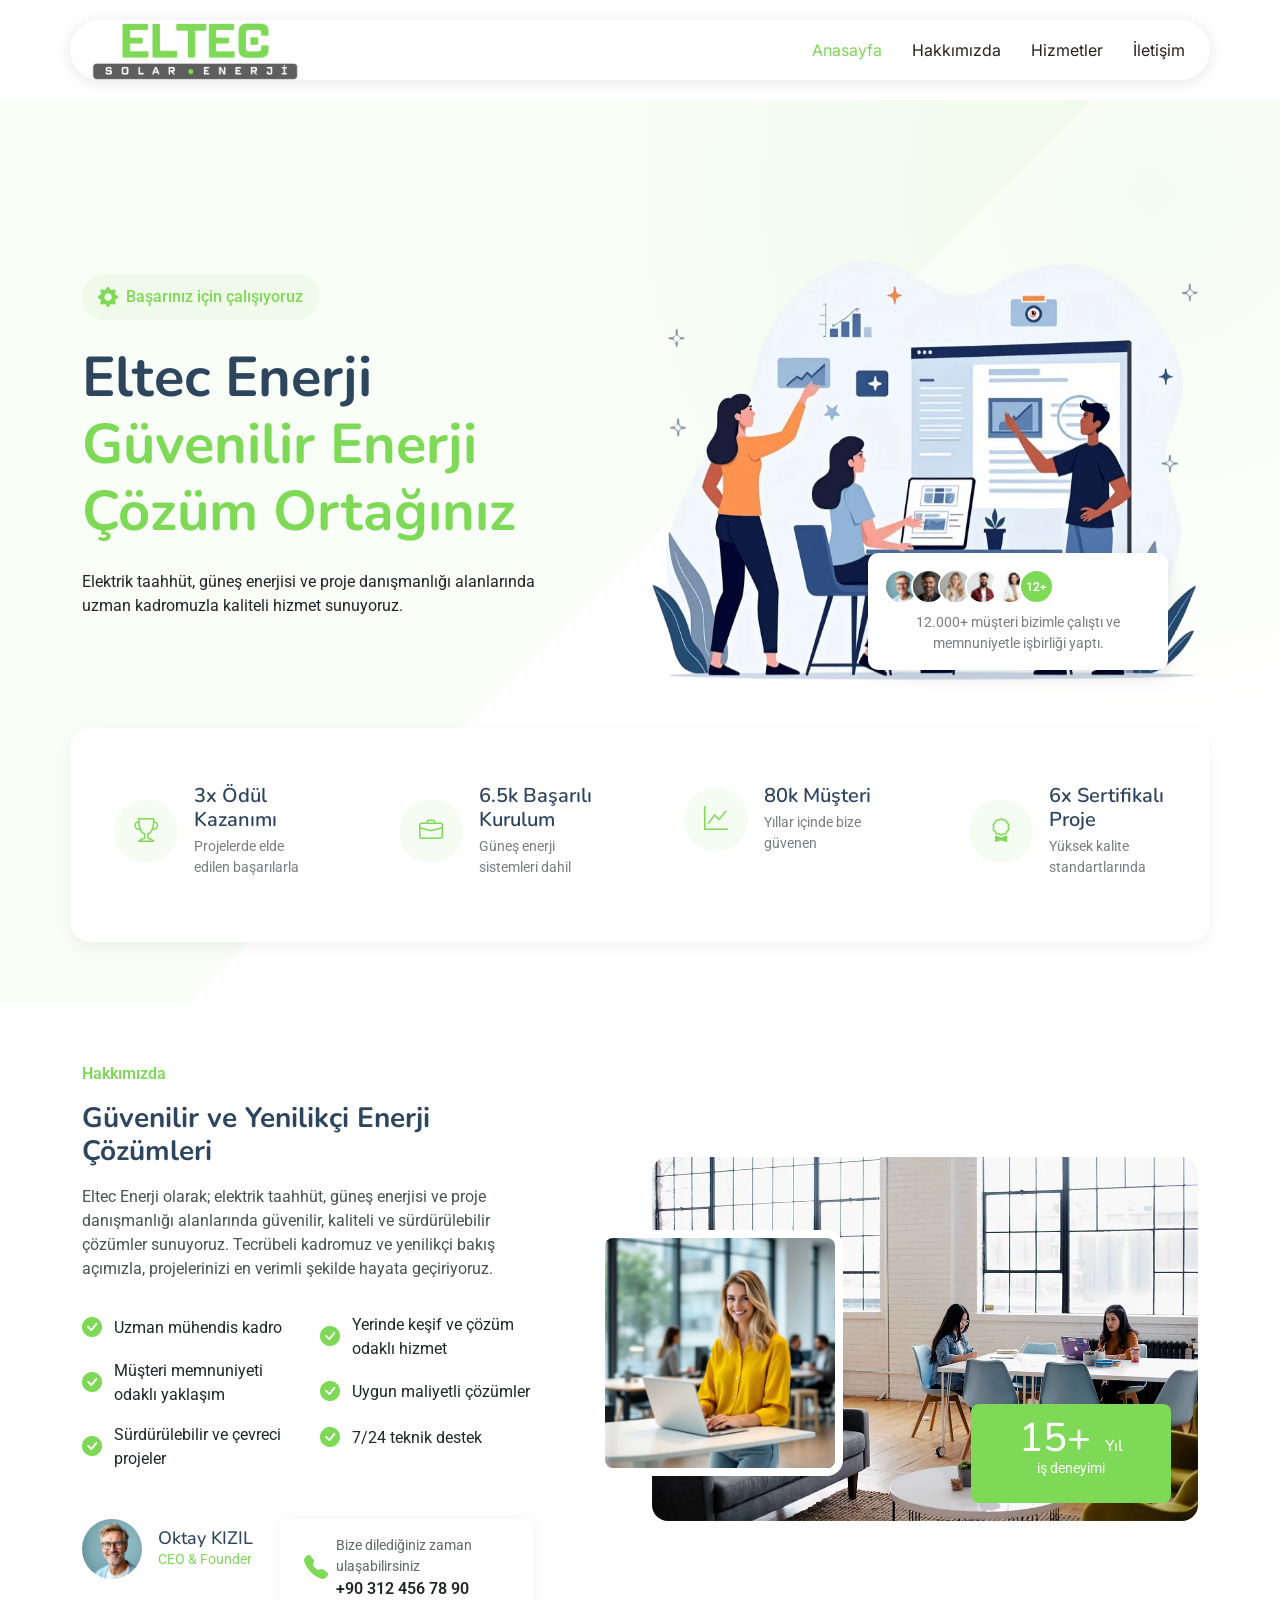
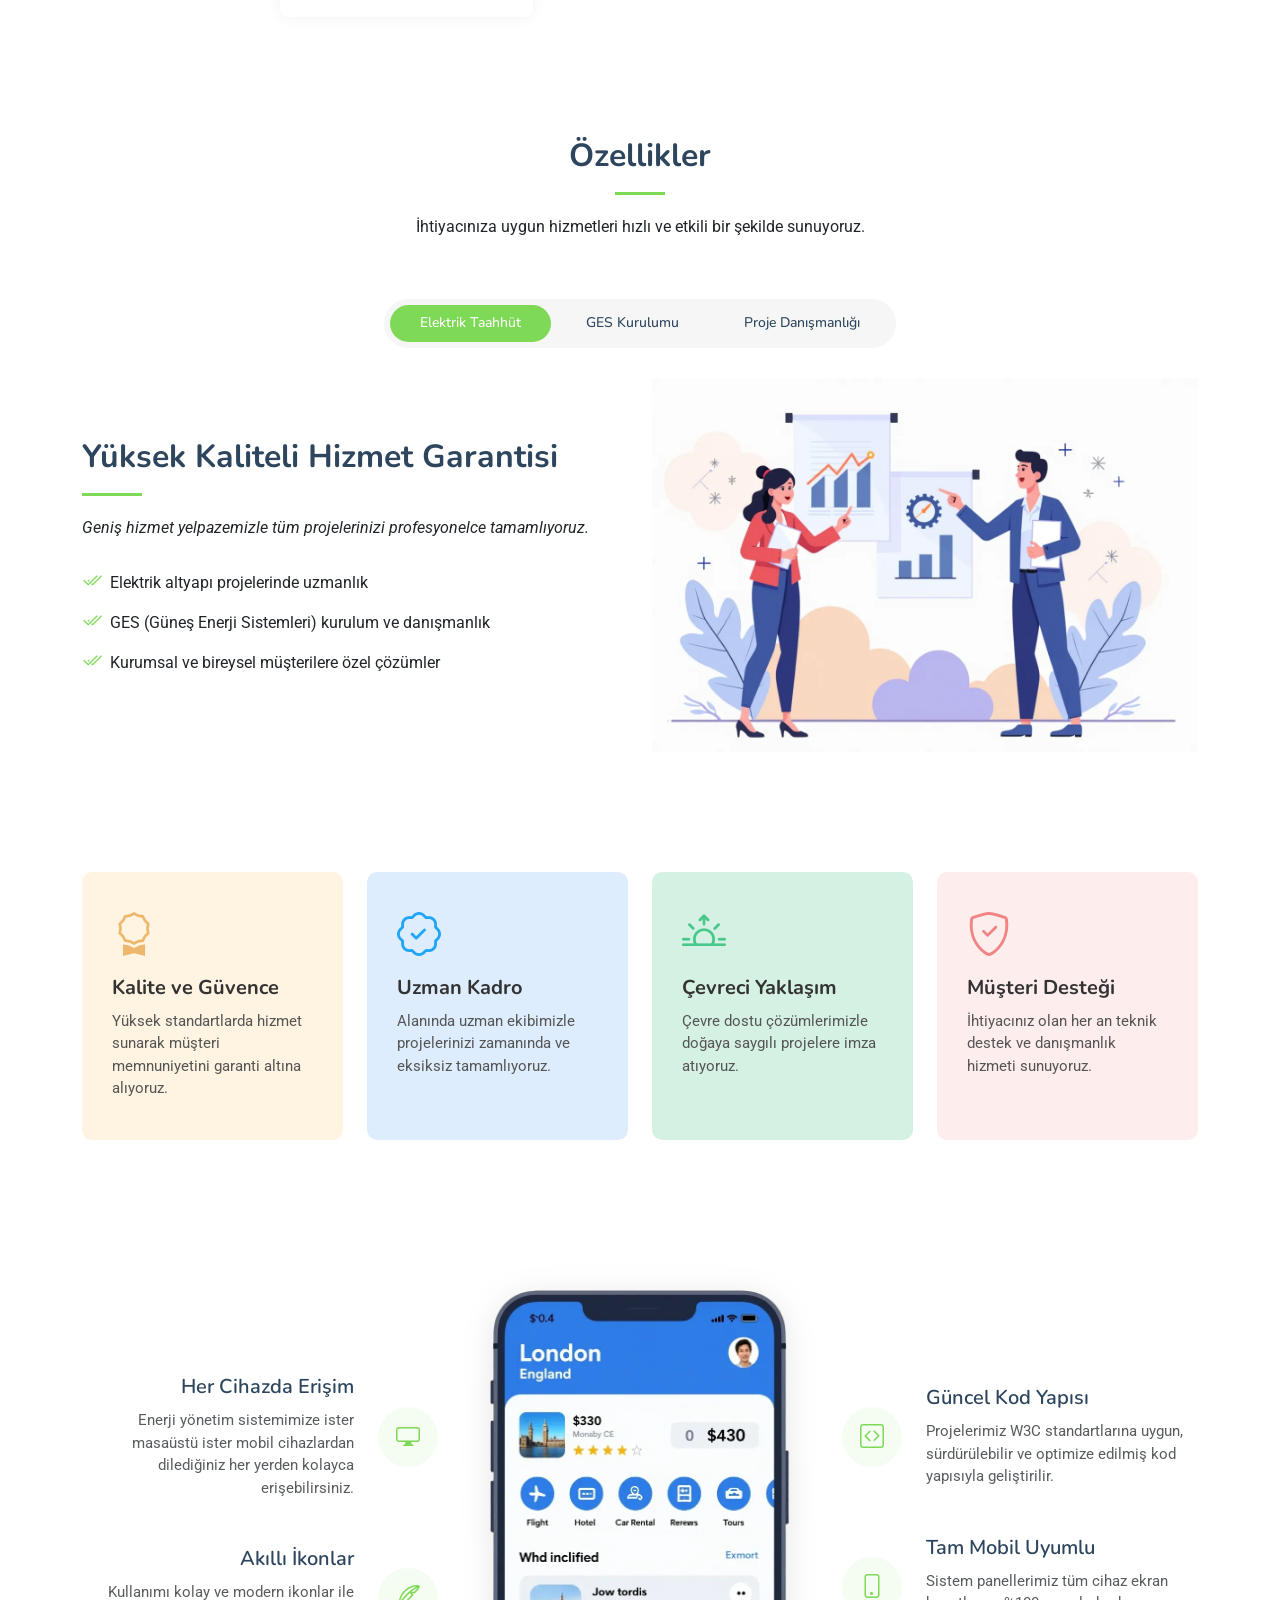
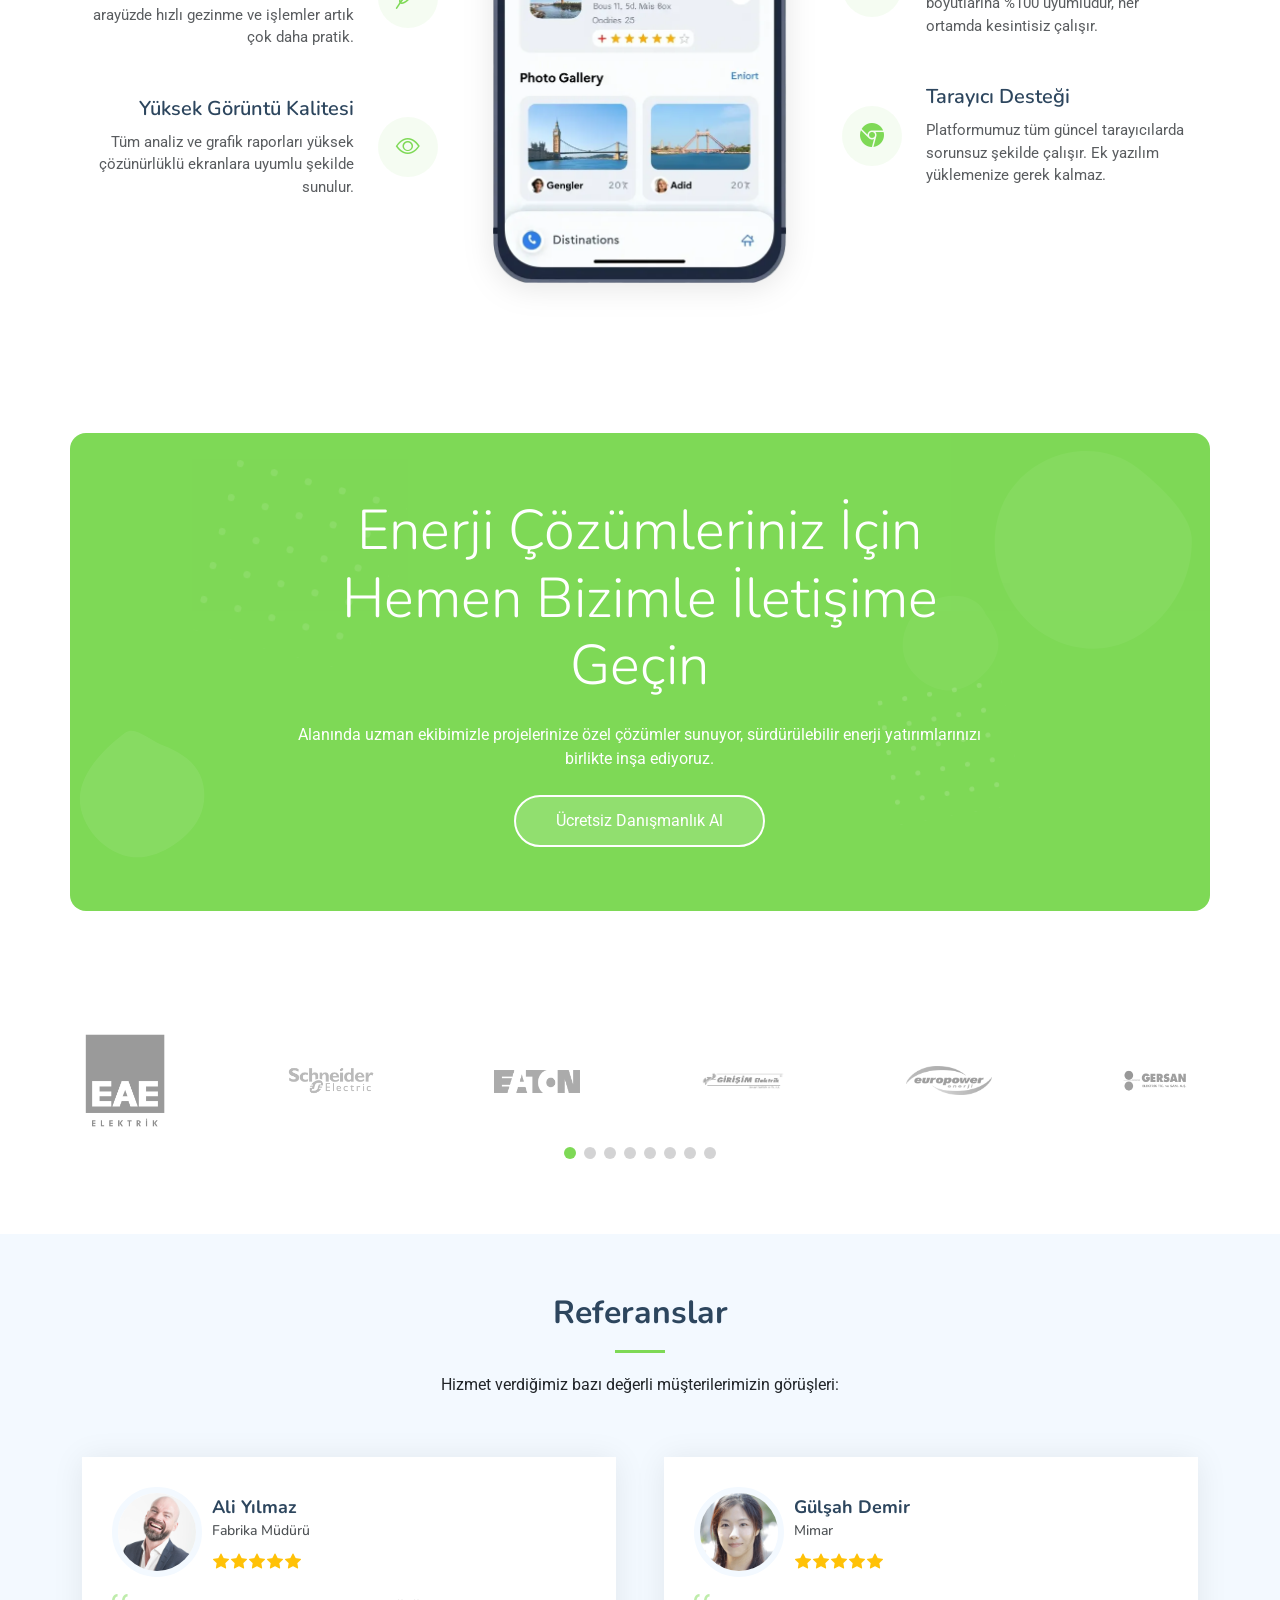
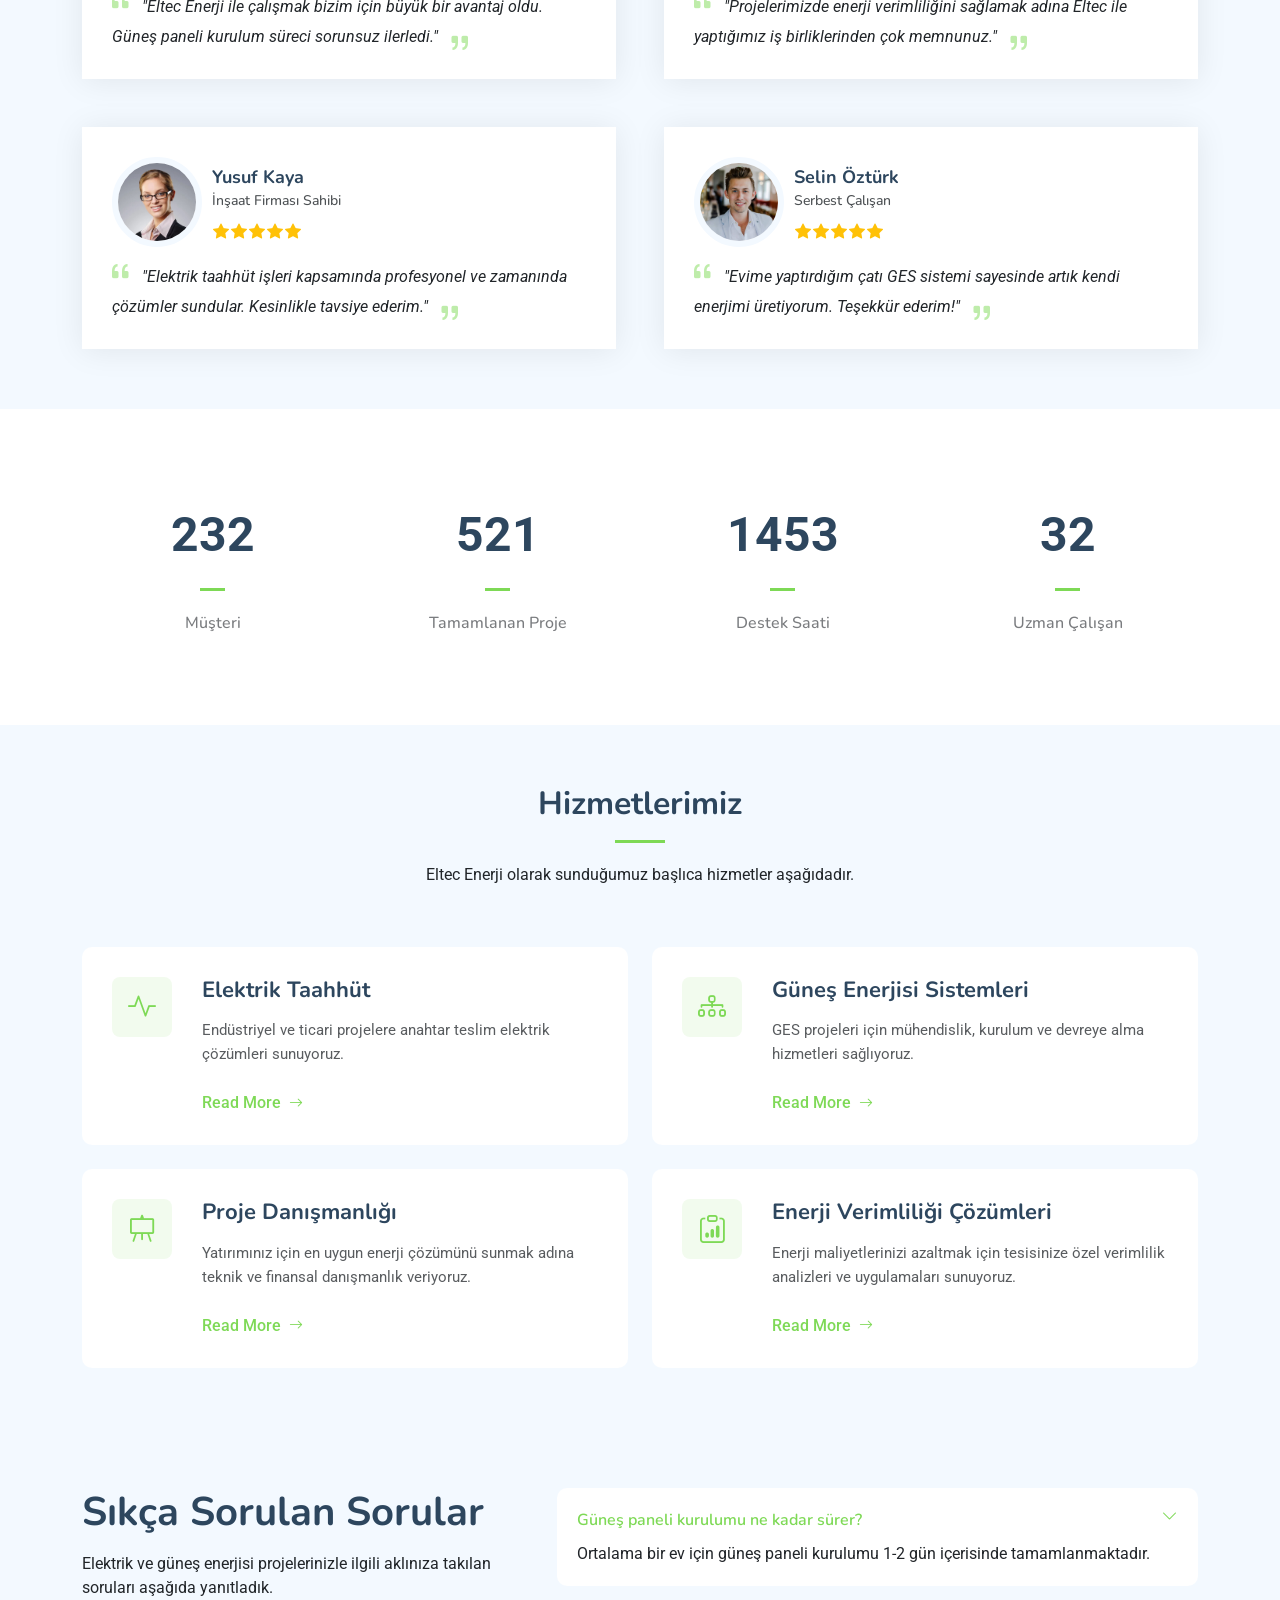
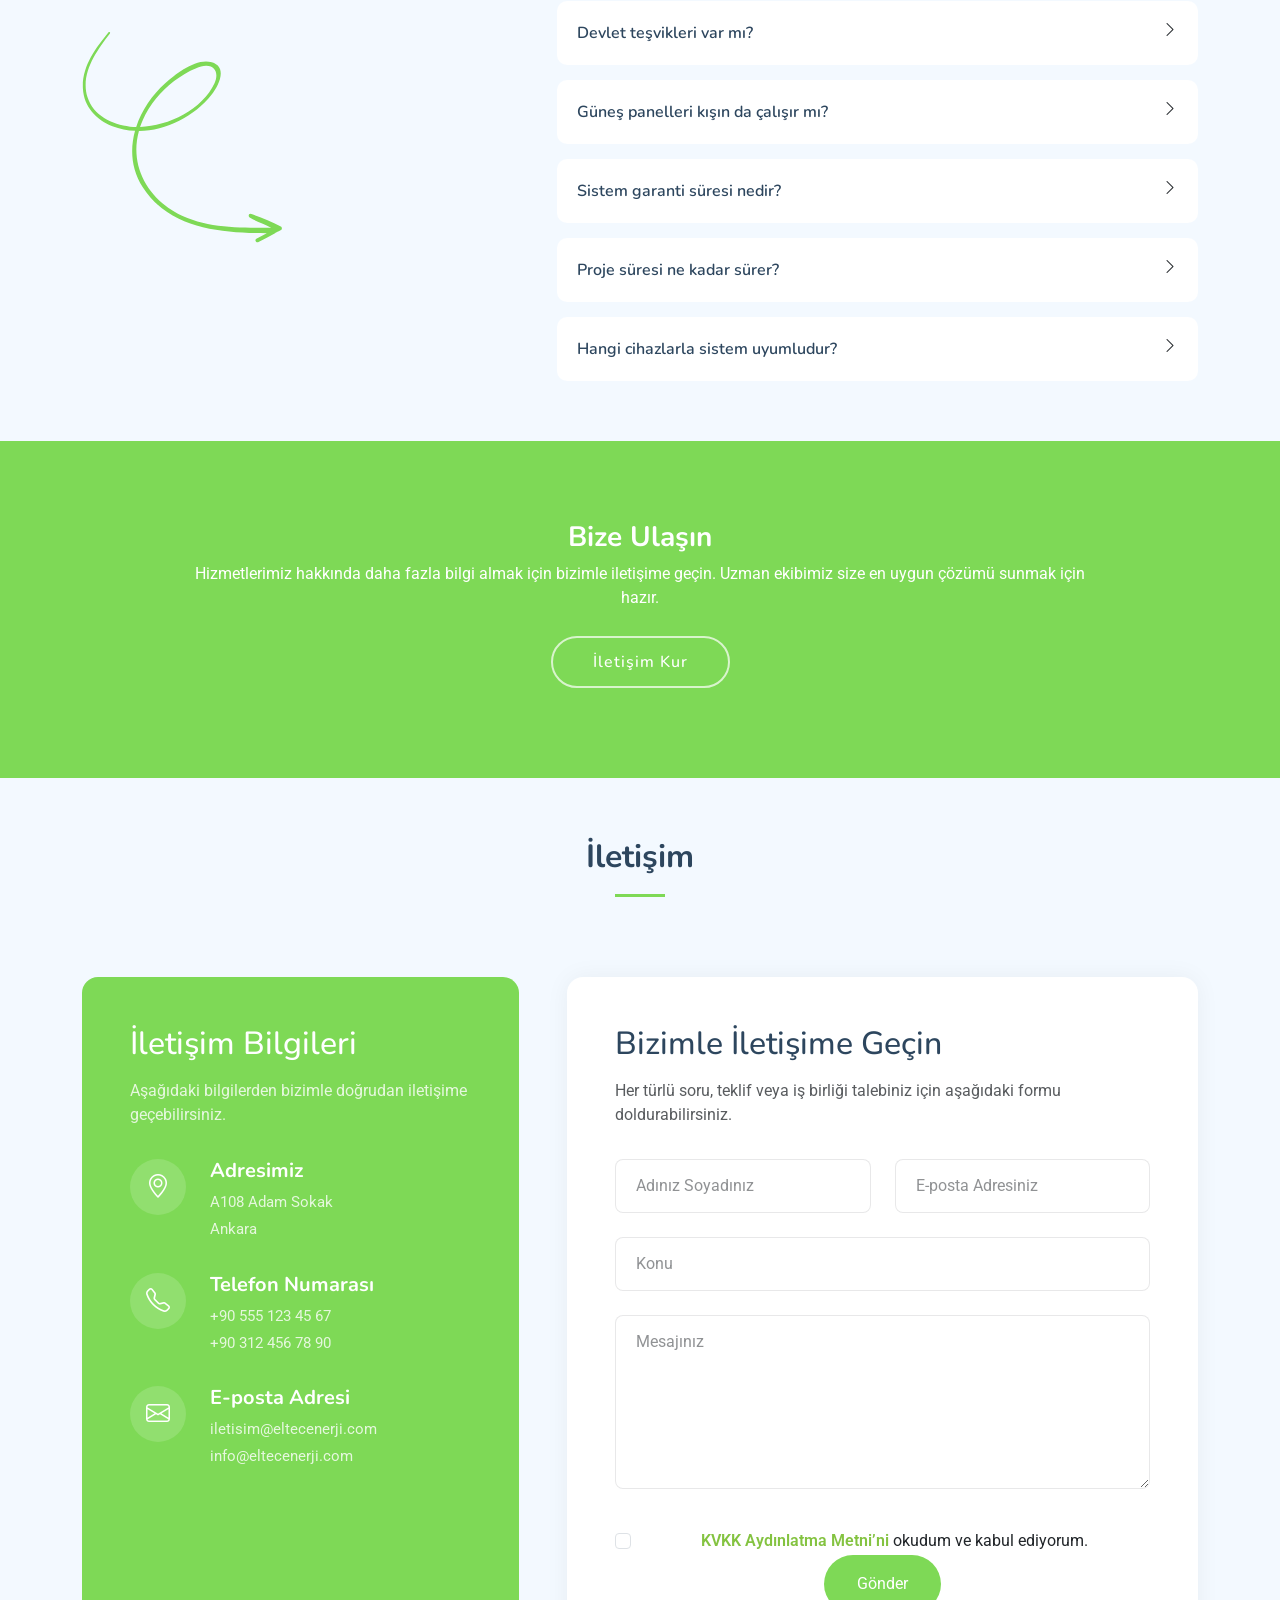
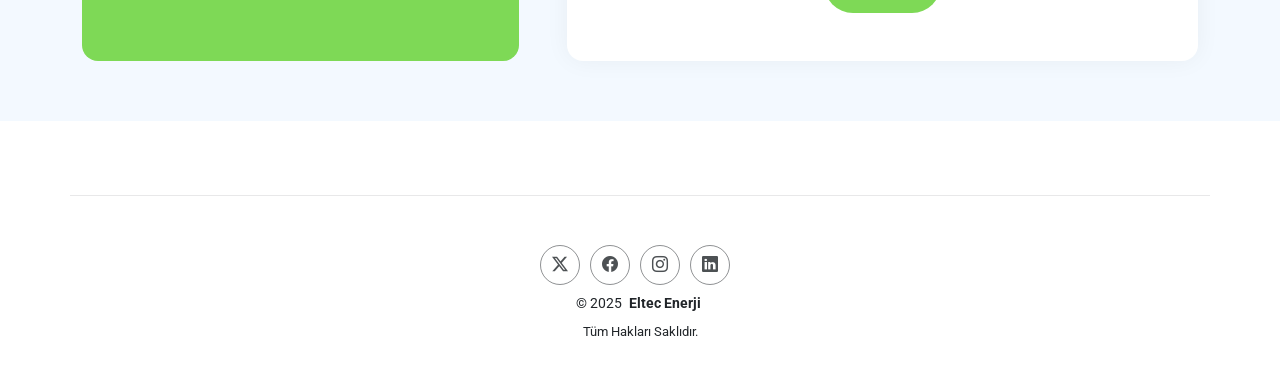
==== commit 6a5a495b: "Update index.html" ====
--- a/index.html
+++ b/index.html
@@ -4,7 +4,7 @@
 <head>
   <meta charset="utf-8">
   <meta content="width=device-width, initial-scale=1.0" name="viewport">
-  <title>Index - iLanding Bootstrap Template</title>
+  <title>Eltec Solar Enerji</title>
   <meta name="description" content="">
   <meta name="keywords" content="">
 
